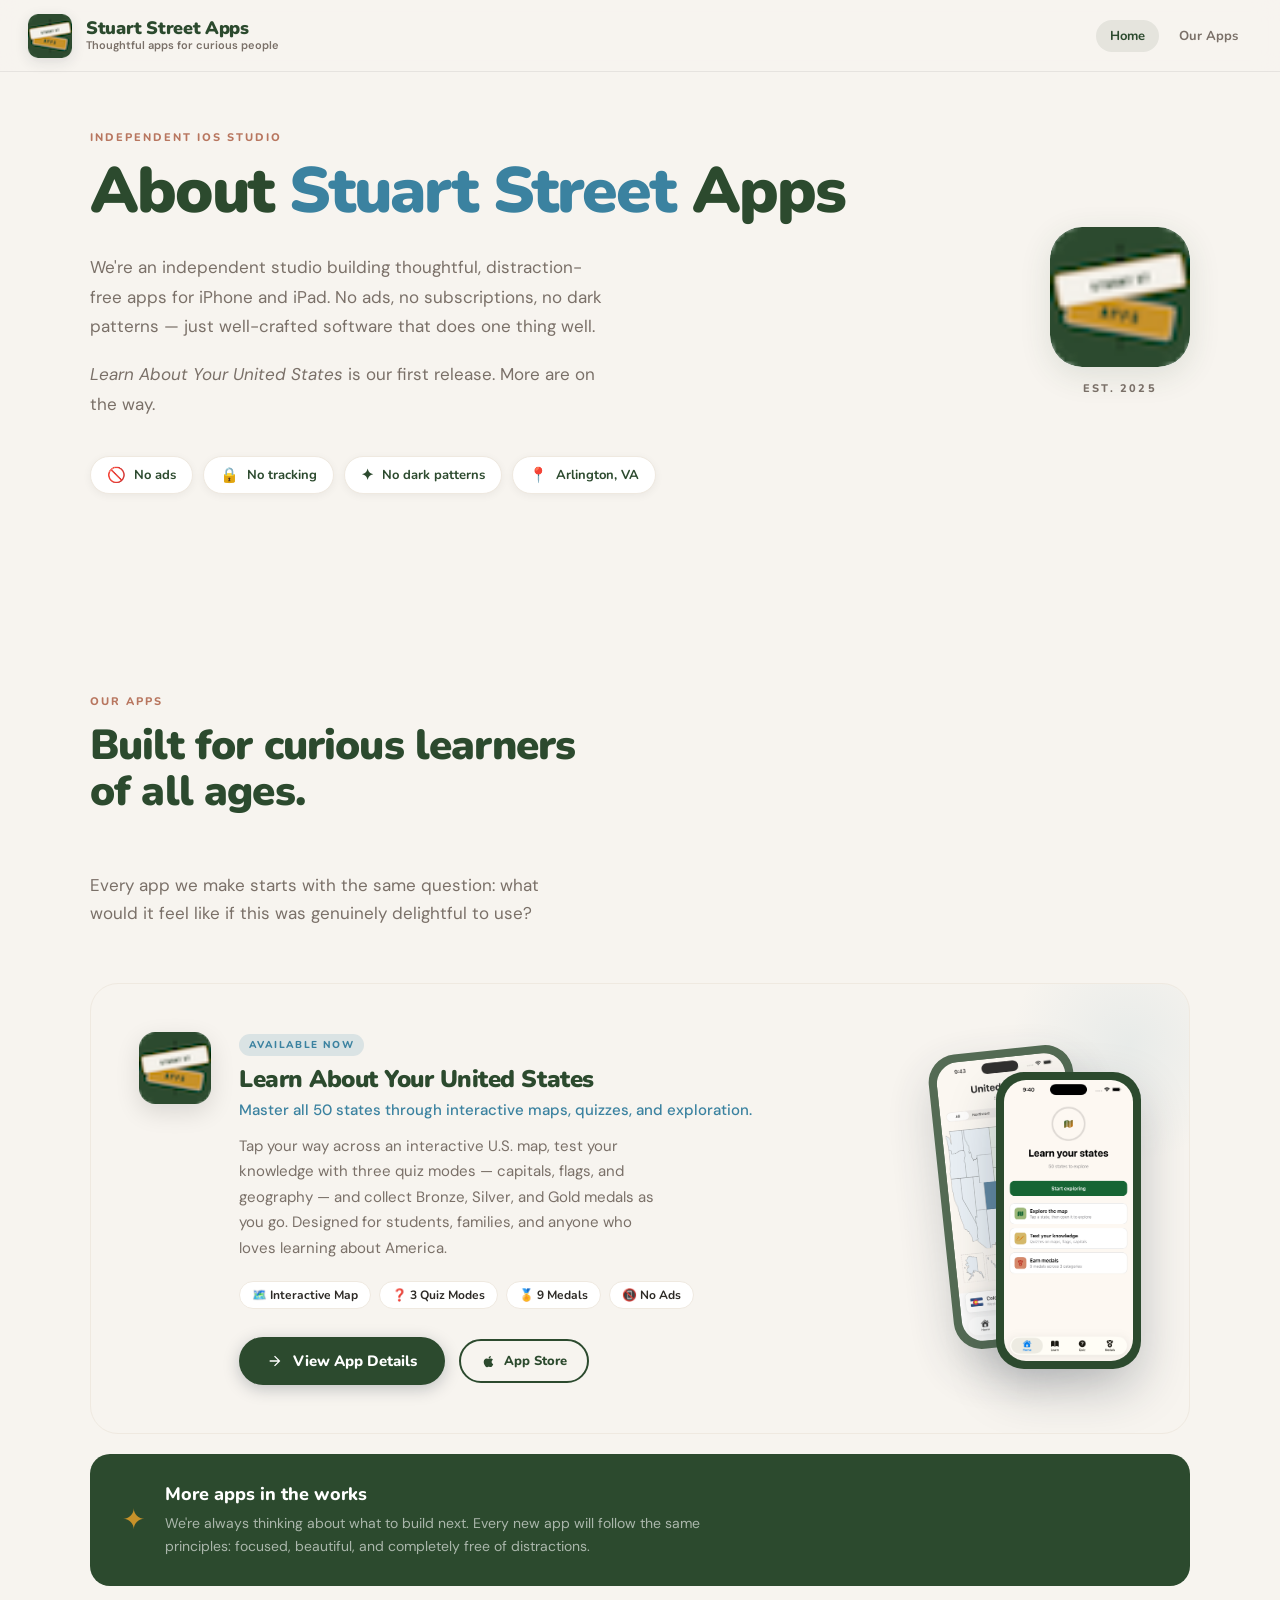
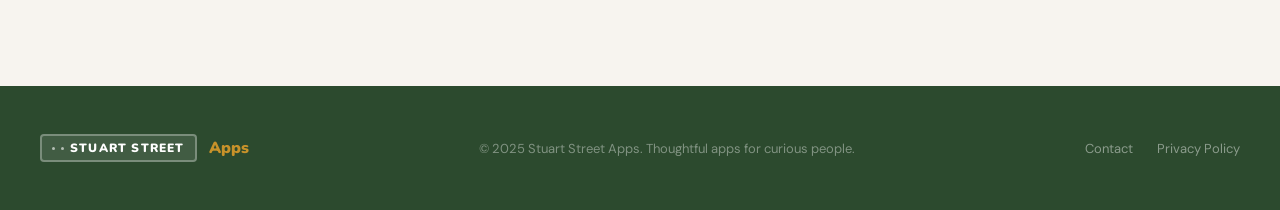
==== index.html @ 6a439996 "Update favicon to apple-touch-icon in index.html" ====
<!DOCTYPE html>
<html lang="en">
<head>
<meta charset="UTF-8">
<meta name="viewport" content="width=device-width, initial-scale=1.0">
<meta name="description" content="Stuart Street Apps — an independent studio building thoughtful, distraction-free apps for iPhone and iPad.">
<meta property="og:title" content="Stuart Street Apps — Thoughtful Apps for Curious People">
<meta property="og:description" content="An independent studio building thoughtful, distraction-free apps for iPhone and iPad. No ads, no subscriptions, no dark patterns.">
<meta property="og:image" content="images/social-preview.png">
<meta property="og:type" content="website">
<meta name="twitter:card" content="summary_large_image">
<meta name="twitter:title" content="Stuart Street Apps — Thoughtful Apps for Curious People">
<meta name="twitter:description" content="An independent studio building thoughtful, distraction-free apps for iPhone and iPad.">
<meta name="twitter:image" content="images/social-preview.png">
<title>Stuart Street Apps — Thoughtful Apps for Curious People</title>
<link rel="preconnect" href="https://fonts.googleapis.com">
<link rel="preconnect" href="https://fonts.gstatic.com" crossorigin>
<link href="https://fonts.googleapis.com/css2?family=Nunito:wght@400;600;700;800;900&family=DM+Sans:wght@300;400;500&display=swap" rel="stylesheet">
<link rel="stylesheet" href="styles.css">
<link rel="icon" type="image/png" href="images/favicon.png">
<link rel="apple-touch-icon" href="images/apple-touch-icon.png">
</head>
<body>

<!-- NAV -->
<nav>
  <a class="nav-logo" href="index.html">
    <img src="images/favicon.png" alt="Stuart Street Apps Logo">
    <div class="nav-brand">
      <span class="nav-title">Stuart Street Apps</span>
      <span class="nav-tagline">Thoughtful apps for curious people</span>
    </div>
  </a>
  <div class="nav-links">
    <a href="index.html" class="nav-link nav-link-active">Home</a>
    <a href="united-states.html" class="nav-link">Our Apps</a>
  </div>
</nav>

<!-- STUDIO HERO -->
<section class="studio-hero">
  <div class="studio-hero-inner">
    <div class="studio-hero-text">
      <div class="section-eyebrow">Independent iOS Studio</div>
      <h1 class="studio-hero-title">
        About <span class="accent">Stuart Street</span> Apps
      </h1>
      <p class="studio-hero-body">
        We're an independent studio building thoughtful, distraction-free apps for iPhone and iPad. No ads, no subscriptions, no dark patterns — just well-crafted software that does one thing well.
      </p>
      <p class="studio-hero-body">
        <em>Learn About Your United States</em> is our first release. More are on the way.
      </p>
      <div class="studio-pillars">
        <div class="pillar">
          <span class="pillar-icon">🚫</span>
          <span>No ads</span>
        </div>
        <div class="pillar">
          <span class="pillar-icon">🔒</span>
          <span>No tracking</span>
        </div>
        <div class="pillar">
          <span class="pillar-icon">✦</span>
          <span>No dark patterns</span>
        </div>
        <div class="pillar">
          <span class="pillar-icon">📍</span>
          <span>Arlington, VA</span>
        </div>
      </div>
    </div>

    <div class="studio-hero-mark">
      <div class="studio-mark-inner">
        <img src="images/apple-touch-icon.png" alt="Stuart Street Apps">
      </div>
      <div class="studio-mark-label">Est. 2025</div>
    </div>
  </div>
</section>


<!-- OUR APPS -->
<section class="our-apps">
  <div class="our-apps-inner">
    <div class="our-apps-header">
      <div class="section-eyebrow">Our apps</div>
      <h2 class="section-title">Built for curious learners of all ages.</h2>
      <p class="our-apps-sub">Every app we make starts with the same question: what would it feel like if this was genuinely delightful to use?</p>
    </div>

    <!-- APP CARD -->
    <div class="app-card">
      <div class="app-card-left">
        <div class="app-card-icon">
          <img src="images/favicon.png" alt="Learn About Your United States app icon">
        </div>
        <div class="app-card-meta">
          <div class="app-card-badge">Available Now</div>
          <h3 class="app-card-title">Learn About Your United States</h3>
          <p class="app-card-tagline">Master all 50 states through interactive maps, quizzes, and exploration.</p>
          <p class="app-card-desc">Tap your way across an interactive U.S. map, test your knowledge with three quiz modes — capitals, flags, and geography — and collect Bronze, Silver, and Gold medals as you go. Designed for students, families, and anyone who loves learning about America.</p>
          <div class="app-card-tags">
            <span class="tag">🗺️ Interactive Map</span>
            <span class="tag">❓ 3 Quiz Modes</span>
            <span class="tag">🏅 9 Medals</span>
            <span class="tag">📵 No Ads</span>
          </div>
          <div class="app-card-actions">
            <a href="united-states.html" class="btn-primary">
              <svg width="16" height="16" viewBox="0 0 24 24" fill="none"><path d="M12 4l-1.41 1.41L16.17 11H4v2h12.17l-5.58 5.59L12 20l8-8-8-8z" fill="currentColor"/></svg>
              View App Details
            </a>
            <a href="https://apps.apple.com/us/app/learn-about-your-united-states/id6752962821" class="btn-appstore-sm" target="_blank" rel="noopener noreferrer">
              <svg width="15" height="15" viewBox="0 0 24 24" fill="none"><path d="M17.05 20.28c-.98.95-2.05.8-3.08.35-1.09-.46-2.09-.48-3.24 0-1.44.62-2.2.44-3.06-.35C2.79 15.25 3.51 7.59 9.05 7.31c1.35.07 2.29.74 3.08.8 1.18-.24 2.31-.93 3.57-.84 1.51.12 2.65.72 3.4 1.8-3.12 1.87-2.38 5.98.48 7.13-.57 1.5-1.31 2.99-2.54 4.09l.01-.01zM12.03 7.25c-.15-2.23 1.66-4.07 3.74-4.25.29 2.58-2.34 4.5-3.74 4.25z" fill="currentColor"/></svg>
              App Store
            </a>
          </div>
        </div>
      </div>
      <div class="app-card-right">
        <div class="app-card-phones">
          <div class="app-phone app-phone-back">
            <img src="images/iphone-map.png" alt="Interactive US map">
          </div>
          <div class="app-phone app-phone-front">
            <img src="images/iphone-home.png" alt="App home screen">
          </div>
        </div>
      </div>
    </div>

    <!-- COMING SOON CARD -->
    <div class="coming-soon-card">
      <div class="coming-soon-icon">✦</div>
      <div>
        <h3>More apps in the works</h3>
        <p>We're always thinking about what to build next. Every new app will follow the same principles: focused, beautiful, and completely free of distractions.</p>
      </div>
    </div>

  </div>
</section>

<!-- FOOTER -->
<footer>
  <div class="footer-logo">
    <div class="footer-sign">
      <span class="bolt"></span>
      <span class="bolt"></span>
      <span class="footer-sign-text">Stuart Street</span>
    </div>
    <span class="footer-apps">Apps</span>
  </div>
  <p>&copy; 2025 Stuart Street Apps. Thoughtful apps for curious people.</p>
  <div class="footer-links">
    <a href="mailto:stuartstreetapps@gmail.com">Contact</a>
    <a href="privacy.html">Privacy Policy</a>
  </div>
</footer>

</body>
</html>
---- styles.css ----
:root {
    --blue:   #3B82A0;
    --sage:   #B8765F;
    --amber:  #C8922A;
    --navy:   #2C4A2E;
    --cream:  #F7F4EF;
    --cream2: #EFE9E0;
    --text:   #2D2A26;
    --muted:  #7A7068;
  }

  *, *::before, *::after { margin:0; padding:0; box-sizing:border-box; }

  html { scroll-behavior: smooth; }

  body {
    font-family: 'DM Sans', sans-serif;
    background: var(--cream);
    color: var(--text);
    overflow-x: hidden;

    -webkit-font-smoothing: antialiased;
  }

  /* ── NAV ── */
  nav {
    position: fixed; top: 0; left: 0; right: 0; z-index: 100;
    background: rgba(247,244,239,0.92);
    backdrop-filter: blur(12px);
    border-bottom: 1px solid rgba(0,0,0,0.07);
    padding: 0 28px;
    height: 72px;
    display: flex;
    align-items: center;
    justify-content: space-between;
  }

  .nav-logo {
    display: flex;
    align-items: center;
    gap: 14px;
    text-decoration: none;
  }

  .nav-logo img {
    width: 44px;
    height: 44px;
    border-radius: 10px;
    display: block;
    box-shadow: 0 4px 14px rgba(30,45,61,.12);
  }

  .nav-brand {
    display: flex;
    flex-direction: column;
    line-height: 1.05;
  }

  .nav-title {
    font-family: 'Nunito', sans-serif;
    font-weight: 900;
    font-size: 18px;
    color: var(--navy);
    letter-spacing: -.02em;
  }

  .nav-tagline {
    font-size: 11px;
    color: var(--muted);
    font-weight: 600;
    margin-top: 2px;
  }

  /* ── NAV LINKS ── */
  .nav-links {
    display: flex;
    align-items: center;
    gap: 6px;
  }

  .nav-link {
    font-family: 'Nunito', sans-serif;
    font-weight: 700;
    font-size: 13px;
    color: var(--muted);
    text-decoration: none;
    padding: 7px 14px;
    border-radius: 100px;
    transition: color 0.2s, background 0.2s;
  }
  .nav-link:hover { color: var(--navy); background: rgba(44,74,46,0.07); }
  .nav-link-active { color: var(--navy); background: rgba(44,74,46,0.09); }

  /* ── HERO ── */
  .hero {
    min-height: 100vh;
    padding: 120px 40px 80px;
    display: grid;
    grid-template-columns: 1fr 1fr;
    gap: 60px;
    align-items: center;
    max-width: 1100px;
    margin: 0 auto;
  }

  .hero-badge {
    display: inline-flex;
    align-items: center;
    gap: 8px;
    background: var(--sage);
    color: white;
    font-family: 'Nunito', sans-serif;
    font-weight: 800;
    font-size: 11px;
    letter-spacing: .12em;
    text-transform: uppercase;
    padding: 6px 14px;
    border-radius: 100px;
    margin-bottom: 24px;
  }

  .hero-title {
    font-family: 'Nunito', sans-serif;
    font-weight: 900;
    font-size: clamp(38px, 5vw, 58px);
    line-height: 1.05;
    letter-spacing: -.02em;
    color: var(--navy);
    margin-bottom: 20px;
  }
  .hero-title .accent { color: var(--blue); }

  .hero-sub {
    font-size: 18px;
    font-weight: 400;
    color: var(--muted);
    line-height: 1.65;
    max-width: 440px;
    margin-bottom: 36px;
  }

  .hero-actions {
    display: flex;
    gap: 16px;
    align-items: center;
    flex-wrap: wrap;
  }

.hero-trust {
  font-size: 14px;
  color: var(--muted);
  margin-top: -12px;
  margin-bottom: 28px;
  font-weight: 500;
}

  .btn-primary {
    display: inline-flex;
    align-items: center;
    gap: 10px;
    background: var(--navy);
    color: white;
    font-family: 'Nunito', sans-serif;
    font-weight: 800;
    font-size: 15px;
    padding: 14px 28px;
    border-radius: 100px;
    text-decoration: none;
    transition: background 0.2s, transform 0.15s, box-shadow 0.2s;
    box-shadow: 0 4px 16px rgba(30,45,61,.25);
  }
  .btn-primary:hover { background: var(--blue); transform: translateY(-2px); box-shadow: 0 8px 24px rgba(59,130,160,.35); }

  .btn-secondary {
    font-family: 'Nunito', sans-serif;
    font-weight: 700;
    font-size: 14px;
    color: var(--muted);
    text-decoration: none;
    border-bottom: 2px solid transparent;
    transition: color 0.2s, border-color 0.2s;
    padding-bottom: 2px;
  }
  .btn-secondary:hover { color: var(--blue); border-color: var(--blue); }

  /* Hero phone stack */
  .hero-right {
    position: relative;
    display: flex;
    justify-content: center;
    align-items: flex-end;
    height: 580px;
  }

  .phone-frame {
    width: 220px;
    background: var(--navy);
    border-radius: 36px;
    padding: 10px;
    box-shadow: 0 24px 60px rgba(30,45,61,.3);
    position: absolute;
    overflow: hidden;
  }
  .phone-frame img {
    width: 100%;
    border-radius: 28px;
    display: block;
  }

  .phone-1 {
    bottom: 0; left: 50%; transform: translateX(-50%);
    width: 200px;
    z-index: 3;
  }
  .phone-2 {
    bottom: 40px; left: 12%;
    width: 175px;
    z-index: 2;
    transform: rotate(-8deg);
    opacity: 0.88;
  }
  .phone-3 {
    bottom: 40px; right: 8%;
    width: 175px;
    z-index: 2;
    transform: rotate(7deg);
    opacity: 0.88;
  }

  /* ── FEATURES ── */
  .features {
    background: var(--navy);
    padding: 90px 40px;
  }

  .features-inner {
    max-width: 1100px;
    margin: 0 auto;
  }

  .section-eyebrow {
    font-family: 'Nunito', sans-serif;
    font-weight: 800;
    font-size: 11px;
    letter-spacing: .18em;
    text-transform: uppercase;
    color: var(--sage);
    margin-bottom: 14px;
  }

  .section-title {
    font-family: 'Nunito', sans-serif;
    font-weight: 900;
    font-size: clamp(28px, 4vw, 42px);
    line-height: 1.1;
    letter-spacing: -.02em;
    color: var(--navy);
    margin-bottom: 56px;
    max-width: 520px;
  }

  /* Features section: title sits on dark bg, needs white */
  .features .section-title { color: white; }

  .features-grid {
    display: grid;
    grid-template-columns: repeat(3, 1fr);
    gap: 24px;
  }

  .feature-card {
    background: var(--cream);
    border: 1px solid rgba(44,74,46,0.15);
    border-radius: 20px;
    padding: 32px 28px;
    transition: background 0.2s, transform 0.2s, box-shadow 0.2s;
  }
  .feature-card:hover { background: var(--cream2); transform: translateY(-4px); box-shadow: 0 8px 24px rgba(0,0,0,0.12); }

  .feature-icon {
    width: 52px; height: 52px;
    border-radius: 14px;
    display: flex; align-items: center; justify-content: center;
    font-size: 24px;
    margin-bottom: 20px;
  }

  .feature-card h3 {
    font-family: 'Nunito', sans-serif;
    font-weight: 800;
    font-size: 20px;
    color: var(--navy);
    margin-bottom: 10px;
  }

  .feature-card p {
    font-size: 14px;
    color: var(--text);
    line-height: 1.7;
  }

  /* ── SCREENSHOTS ── */
  .screenshots {
    padding: 100px 40px;
    max-width: 1100px;
    margin: 0 auto;
  }

  .screenshots-header { margin-bottom: 56px; }

  .screenshots-grid {
    display: grid;
    grid-template-columns: repeat(4, 1fr);
    gap: 20px;
    align-items: end;
  }

  .screenshot-item {
    display: flex;
    flex-direction: column;
    gap: 14px;
  }

  .screenshot-item:nth-child(2) { transform: translateY(-24px); }
  .screenshot-item:nth-child(4) { transform: translateY(-16px); }

  .screenshot-frame {
    background: var(--navy);
    border-radius: 28px;
    padding: 8px;
    box-shadow: 0 16px 40px rgba(30,45,61,.18);
    overflow: hidden;
transition: transform 0.25s ease, box-shadow 0.25s ease;
  }
  .screenshot-frame img {
    width: 100%;
    border-radius: 22px;
    display: block;
  }

.screenshot-frame:hover {
  transform: translateY(-4px);
  box-shadow: 0 22px 48px rgba(30,45,61,.22);
}

  .screenshot-label {
    font-family: 'Nunito', sans-serif;
    font-weight: 700;
    font-size: 13px;
    color: var(--muted);
    text-align: center;
  }

  /* ── ABOUT ── */
  .about {
    background: white;
    padding: 100px 40px;
  }

  .about-inner {
    max-width: 1100px;
    margin: 0 auto;
    display: grid;
    grid-template-columns: 1fr 1fr;
    gap: 80px;
    align-items: center;
  }

  .about-visual {
    position: relative;
  }

  .about-card {
    background: var(--cream);
    border-radius: 24px;
    padding: 36px;
    border-left: 5px solid var(--sage);
  }

  .about-card-quote {
    font-family: 'Nunito', sans-serif;
    font-weight: 800;
    font-size: 22px;
    color: var(--navy);
    line-height: 1.4;
    margin-bottom: 20px;
  }

  .about-stats {
    display: grid;
    grid-template-columns: 1fr 1fr;
    gap: 16px;
    margin-top: 28px;
  }

  .stat {
    background: white;
    border-radius: 14px;
    padding: 18px 20px;
    text-align: center;
  }
  .stat-num {
    font-family: 'Nunito', sans-serif;
    font-weight: 900;
    font-size: 32px;
    color: var(--blue);
    line-height: 1;
  }
  .stat-label {
    font-size: 12px;
    color: var(--muted);
    margin-top: 4px;
    font-weight: 500;
  }

  .about-text .section-eyebrow { color: var(--sage); }

  .about-text p {
    font-size: 16px;
    color: var(--muted);
    line-height: 1.75;
    margin-bottom: 16px;
  }

  /* ── DOWNLOAD CTA ── */
  .download {
    background: var(--blue);
    padding: 90px 40px;
    text-align: center;
    position: relative;
    overflow: hidden;
  }

  .download::before {
    content: '';
    position: absolute;
    top: -80px; right: -80px;
    width: 320px; height: 320px;
    background: rgba(255,255,255,0.07);
    border-radius: 50%;
  }
  .download::after {
    content: '';
    position: absolute;
    bottom: -60px; left: -60px;
    width: 240px; height: 240px;
    background: rgba(255,255,255,0.05);
    border-radius: 50%;
  }

  .download-inner { position: relative; z-index: 1; max-width: 600px; margin: 0 auto; }

  .download h2 {
    font-family: 'Nunito', sans-serif;
    font-weight: 900;
    font-size: clamp(28px, 4vw, 44px);
    color: white;
    letter-spacing: -.02em;
    margin-bottom: 16px;
  }

  .download p {
    font-size: 17px;
    color: rgba(255,255,255,0.8);
    margin-bottom: 36px;
    line-height: 1.6;
  }

  .appstore-btn {
    display: inline-flex;
    align-items: center;
    gap: 12px;
    background: white;
    color: var(--navy);
    font-family: 'Nunito', sans-serif;
    font-weight: 900;
    font-size: 16px;
    padding: 16px 32px;
    border-radius: 100px;
    text-decoration: none;
    box-shadow: 0 8px 28px rgba(0,0,0,.2);
    transition: transform 0.2s, box-shadow 0.2s;
  }
  .appstore-btn:hover { transform: translateY(-3px); box-shadow: 0 14px 36px rgba(0,0,0,.25); }

  /* ── FOOTER ── */
  footer {
    background: var(--navy);
    padding: 48px 40px;
    display: flex;
    align-items: center;
    justify-content: space-between;
    flex-wrap: wrap;
    gap: 20px;
  }

  .footer-logo { display: flex; align-items: center; gap: 12px; }

  .footer-sign {
    background: rgba(255,255,255,0.1);
    border: 2px solid rgba(255,255,255,0.3);
    border-radius: 4px;
    padding: 4px 10px;
    display: flex;
    align-items: center;
    gap: 6px;
  }
  .footer-sign .bolt { width: 3px; height: 3px; background: rgba(255,255,255,0.6); border-radius: 50%; }
  .footer-sign-text {
    font-family: 'Nunito', sans-serif;
    font-weight: 900;
    font-size: 12px;
    letter-spacing: .1em;
    color: white;
    text-transform: uppercase;
  }
  .footer-apps {
    font-family: 'Nunito', sans-serif;
    font-weight: 900;
    font-size: 16px;
    color: var(--amber);
  }

  footer p {
    font-size: 13px;
    color: rgba(255,255,255,0.4);
  }

.founder-note {
  margin-top: 24px;
  font-size: 14px;
  color: var(--muted);
  font-style: italic;
}

  /* ── STUDIO HERO ── */
  .studio-hero {
    padding: 130px 40px 100px;
    display: flex;
    align-items: center;
    background: var(--cream);
  }

  .studio-hero-inner {
    max-width: 1100px;
    margin: 0 auto;
    width: 100%;
    display: grid;
    grid-template-columns: 1fr auto;
    gap: 80px;
    align-items: center;
  }

  .studio-hero-title {
    font-family: 'Nunito', sans-serif;
    font-weight: 900;
    font-size: clamp(40px, 5.5vw, 64px);
    line-height: 1.03;
    letter-spacing: -.03em;
    color: var(--navy);
    margin-bottom: 28px;
  }
  .studio-hero-title .accent { color: var(--blue); }

  .studio-hero-body {
    font-size: 17px;
    color: var(--muted);
    line-height: 1.75;
    max-width: 520px;
    margin-bottom: 18px;
  }

  .studio-pillars {
    display: flex;
    flex-wrap: wrap;
    gap: 10px;
    margin-top: 36px;
  }

  .pillar {
    display: inline-flex;
    align-items: center;
    gap: 8px;
    background: white;
    border: 1.5px solid var(--cream2);
    border-radius: 100px;
    padding: 8px 16px;
    font-family: 'Nunito', sans-serif;
    font-weight: 700;
    font-size: 13px;
    color: var(--navy);
    box-shadow: 0 2px 8px rgba(0,0,0,0.05);
  }

  .pillar-icon { font-size: 15px; }

  /* Studio icon — simple static treatment */
  .studio-hero-mark {
    display: flex;
    flex-direction: column;
    align-items: center;
    gap: 14px;
    flex-shrink: 0;
  }

  .studio-mark-inner {
    width: 140px;
    height: 140px;
    border-radius: 32px;
    background: white;
    box-shadow: 0 8px 32px rgba(44,74,46,0.12);
    overflow: hidden;
  }

  .studio-mark-inner img {
    width: 100%;
    height: 100%;
    object-fit: cover;
    border-radius: 32px;
  }

  .studio-mark-label {
    font-family: 'Nunito', sans-serif;
    font-weight: 800;
    font-size: 11px;
    letter-spacing: .2em;
    text-transform: uppercase;
    color: var(--muted);
  }

  /* ── OUR APPS ── */
  .our-apps {
    padding: 100px 40px;
    background: var(--cream);
  }

  .our-apps-inner {
    max-width: 1100px;
    margin: 0 auto;
  }

  .our-apps-header {
    margin-bottom: 56px;
  }

  .our-apps-sub {
    font-size: 17px;
    color: var(--muted);
    line-height: 1.65;
    max-width: 500px;
    margin-top: 6px;
  }

  /* App card */
  .app-card {
    background: var(--cream);
    border-radius: 28px;
    padding: 48px;
    display: grid;
    grid-template-columns: 1fr auto;
    gap: 48px;
    align-items: center;
    border: 1.5px solid var(--cream2);
    position: relative;
    overflow: hidden;
  }

  .app-card::before {
    content: '';
    position: absolute;
    top: -60px; right: -60px;
    width: 240px; height: 240px;
    background: radial-gradient(circle, rgba(59,130,160,0.08) 0%, transparent 70%);
    pointer-events: none;
  }

  .app-card-left {
    display: flex;
    gap: 28px;
    align-items: flex-start;
  }

  .app-card-icon {
    width: 72px;
    height: 72px;
    border-radius: 16px;
    overflow: hidden;
    flex-shrink: 0;
    box-shadow: 0 8px 24px rgba(0,0,0,0.12);
  }

  .app-card-icon img {
    width: 100%;
    height: 100%;
    object-fit: cover;
  }

  .app-card-badge {
    display: inline-block;
    background: rgba(59,130,160,0.15);
    color: var(--blue);
    font-family: 'Nunito', sans-serif;
    font-weight: 800;
    font-size: 10px;
    letter-spacing: .14em;
    text-transform: uppercase;
    padding: 4px 10px;
    border-radius: 100px;
    margin-bottom: 10px;
  }

  .app-card-title {
    font-family: 'Nunito', sans-serif;
    font-weight: 900;
    font-size: 24px;
    color: var(--navy);
    letter-spacing: -.02em;
    margin-bottom: 6px;
    line-height: 1.15;
  }

  .app-card-tagline {
    font-size: 15px;
    font-weight: 500;
    color: var(--blue);
    margin-bottom: 14px;
  }

  .app-card-desc {
    font-size: 15px;
    color: var(--muted);
    line-height: 1.7;
    margin-bottom: 20px;
    max-width: 420px;
  }

  .app-card-tags {
    display: flex;
    flex-wrap: wrap;
    gap: 8px;
    margin-bottom: 28px;
  }

  .tag {
    background: white;
    border: 1.5px solid var(--cream2);
    border-radius: 100px;
    font-size: 12px;
    font-family: 'Nunito', sans-serif;
    font-weight: 700;
    color: var(--text);
    padding: 5px 12px;
  }

  .app-card-actions {
    display: flex;
    gap: 14px;
    align-items: center;
    flex-wrap: wrap;
  }

  .btn-appstore-sm {
    display: inline-flex;
    align-items: center;
    gap: 8px;
    border: 2px solid var(--navy);
    color: var(--navy);
    font-family: 'Nunito', sans-serif;
    font-weight: 800;
    font-size: 13px;
    padding: 11px 20px;
    border-radius: 100px;
    text-decoration: none;
    transition: background 0.2s, color 0.2s;
  }
  .btn-appstore-sm:hover { background: var(--navy); color: white; }

  /* Phone mockup inside app card */
  .app-card-right {
    flex-shrink: 0;
  }

  .app-card-phones {
    position: relative;
    width: 200px;
    height: 320px;
  }

  .app-phone {
    width: 145px;
    background: var(--navy);
    border-radius: 28px;
    padding: 8px;
    box-shadow: 0 20px 48px rgba(30,45,61,.25);
    position: absolute;
    overflow: hidden;
  }

  .app-phone img {
    width: 100%;
    border-radius: 22px;
    display: block;
  }

  .app-phone-front {
    bottom: 0; right: 0;
    z-index: 2;
  }

  .app-phone-back {
    top: 0; left: 0;
    z-index: 1;
    transform: rotate(-6deg);
    opacity: 0.8;
  }

  /* Coming soon */
  .coming-soon-card {
    margin-top: 20px;
    background: var(--navy);
    border-radius: 20px;
    padding: 28px 32px;
    display: flex;
    gap: 20px;
    align-items: center;
  }

  .coming-soon-icon {
    font-size: 28px;
    color: var(--amber);
    flex-shrink: 0;
    line-height: 1;
  }

  .coming-soon-card h3 {
    font-family: 'Nunito', sans-serif;
    font-weight: 800;
    font-size: 18px;
    color: white;
    margin-bottom: 6px;
  }

  .coming-soon-card p {
    font-size: 14px;
    color: rgba(255,255,255,0.6);
    line-height: 1.65;
    max-width: 560px;
  }

  /* ── APP SUPPORT ── */
  .app-support {
    background: var(--cream);
    padding: 80px 40px;
    border-top: 1px solid var(--cream2);
  }

  .app-support-inner {
    max-width: 560px;
    margin: 0 auto;
  }

  .app-support-body {
    font-size: 16px;
    color: var(--muted);
    line-height: 1.7;
    margin-bottom: 24px;
  }

  .app-support-email {
    display: inline-block;
    font-family: 'Nunito', sans-serif;
    font-weight: 800;
    font-size: 17px;
    color: var(--blue);
    text-decoration: none;
    border-bottom: 2px solid rgba(59,130,160,0.3);
    padding-bottom: 2px;
    transition: color 0.2s, border-color 0.2s;
    margin-bottom: 20px;
  }
  .app-support-email:hover { color: var(--navy); border-color: var(--navy); }

  .app-support-privacy {
    font-size: 13px;
    color: var(--muted);
    margin-top: 20px;
  }

  .app-support-privacy a {
    color: var(--muted);
    text-decoration: underline;
    transition: color 0.2s;
  }
  .app-support-privacy a:hover { color: var(--navy); }

  /* ── FOOTER LINKS ── */
  .footer-links {
    display: flex;
    gap: 24px;
  }
  .footer-links a {
    font-size: 13px;
    color: rgba(255,255,255,0.45);
    text-decoration: none;
    transition: color 0.2s;
  }
  .footer-links a:hover { color: rgba(255,255,255,0.85); }

  /* ── SIMPLE PAGE (support / privacy) ── */
  .simple-page {
    min-height: 100vh;
    padding: 120px 40px 80px;
  }

  .simple-page-inner {
    max-width: 680px;
    margin: 0 auto;
  }

  .simple-page-title {
    font-family: 'Nunito', sans-serif;
    font-weight: 900;
    font-size: clamp(36px, 5vw, 52px);
    color: var(--navy);
    letter-spacing: -.02em;
    line-height: 1.05;
    margin-bottom: 20px;
  }

  .simple-page-meta {
    font-size: 13px;
    color: var(--muted);
    margin-bottom: 20px;
    margin-top: -8px;
  }

  .simple-page-lead {
    font-size: 18px;
    color: var(--muted);
    line-height: 1.7;
    margin-bottom: 40px;
  }

  hr.simple-divider {
    border: none;
    border-top: 1px solid var(--cream2);
    margin: 40px 0;
  }

  .simple-section-heading {
    font-family: 'Nunito', sans-serif;
    font-weight: 800;
    font-size: 20px;
    color: var(--navy);
    margin-top: 36px;
    margin-bottom: 10px;
  }

  .simple-page-inner > p {
    font-size: 16px;
    color: var(--muted);
    line-height: 1.75;
    margin-bottom: 16px;
  }

  .simple-back {
    margin-top: 56px;
  }

  /* ── PRIVACY HIGHLIGHT ── */
  .privacy-highlight {
    display: flex;
    gap: 16px;
    align-items: flex-start;
    background: var(--cream2);
    border-left: 4px solid var(--blue);
    border-radius: 12px;
    padding: 20px 24px;
    margin-bottom: 8px;
  }

  .privacy-highlight-icon {
    font-size: 22px;
    line-height: 1;
    flex-shrink: 0;
    margin-top: 2px;
  }

  .privacy-highlight p {
    font-size: 15px;
    color: var(--text);
    line-height: 1.65;
    margin: 0;
  }

  /* ── ACCESSIBILITY ── */
  @media (prefers-reduced-motion: reduce) {
    *,
    *::before,
    *::after {
      animation-duration: 0.01ms !important;
      animation-iteration-count: 1 !important;
      transition-duration: 0.01ms !important;
      scroll-behavior: auto !important;
    }
  }

  /* Visible focus states for keyboard navigation */
  a:focus-visible,
  button:focus-visible {
    outline: 3px solid var(--blue);
    outline-offset: 3px;
  }

  /* ── RESPONSIVE ── */
  @media (max-width: 768px) {
    .hero { grid-template-columns: 1fr; padding: 92px 24px 48px; gap: 28px; }
    .hero-right { height: 380px; }
    .phone-1 { width: 160px; }
    .phone-2 { width: 140px; }
    .phone-3 { width: 140px; }
    .features-grid { grid-template-columns: 1fr; }
    .screenshots-grid { grid-template-columns: repeat(2, 1fr); }
    .screenshot-item:nth-child(2),
    .screenshot-item:nth-child(4) { transform: none; }
    .section-title { margin-bottom: 40px; }
    .about-inner { grid-template-columns: 1fr; gap: 40px; }
    nav { padding: 0 20px; }
    .nav-links { display: none; }
    .studio-hero { padding: 100px 24px 60px; }
    .studio-hero-inner { grid-template-columns: 1fr; }
    .studio-hero-mark { display: none; }
    .studio-pillars { gap: 8px; }
    .our-apps { padding: 60px 24px; }
    .app-card { grid-template-columns: 1fr; padding: 24px; gap: 0; }
    .app-card-right { display: none; }
    .app-card-left { flex-direction: column; gap: 16px; }
    .app-support { padding: 60px 24px; }
    .simple-page { padding: 100px 24px 60px; }
    .footer-links { gap: 16px; }
  }
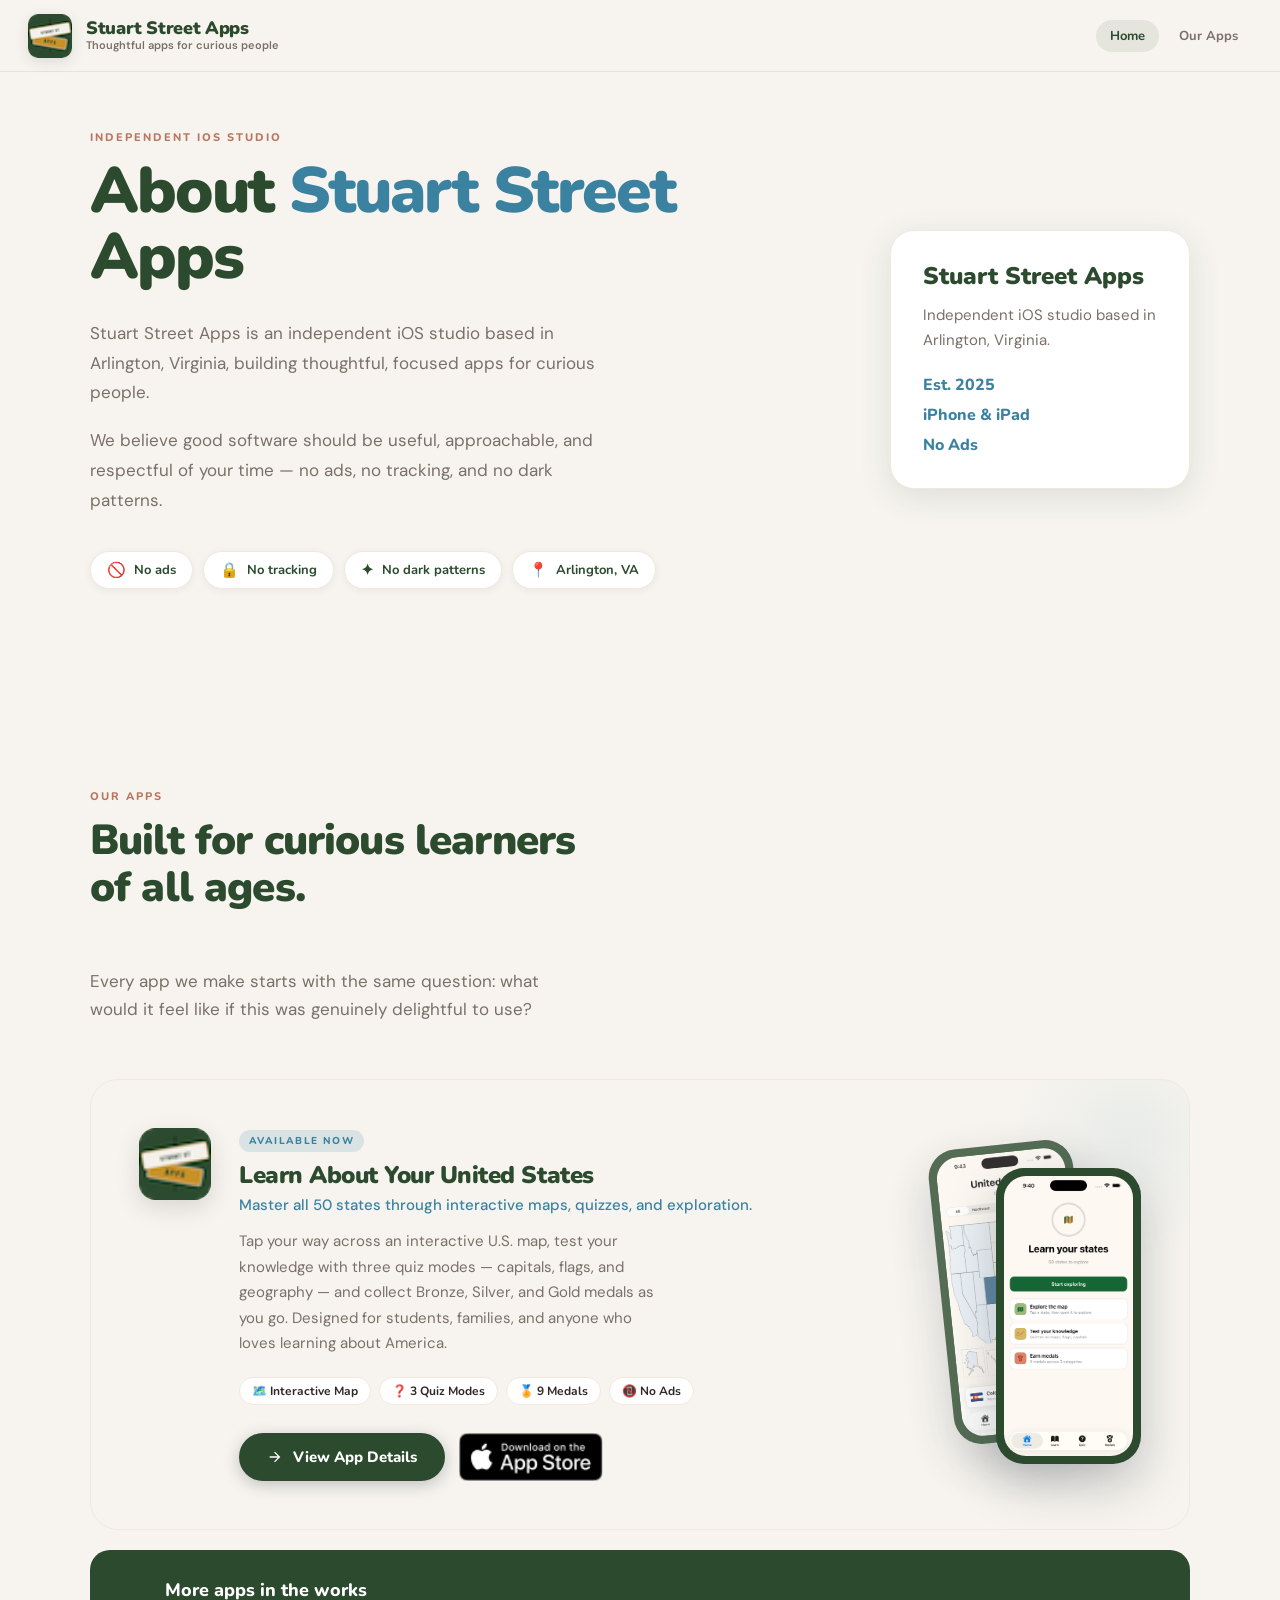
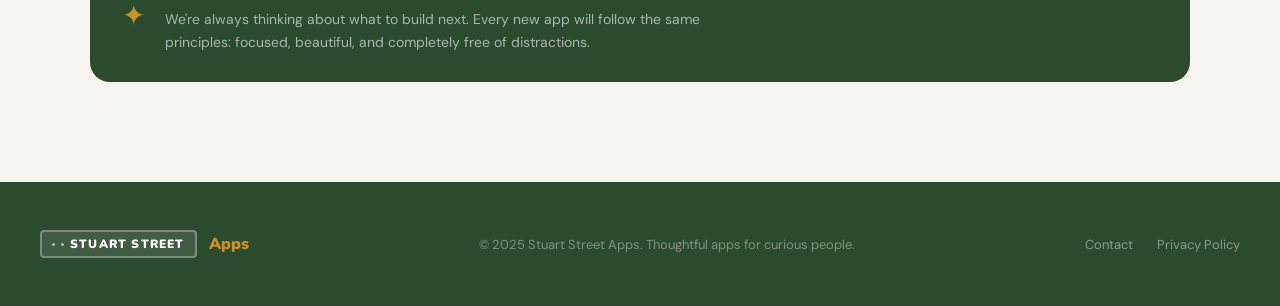
==== commit 34803ac8: "refreshed website to change focus from app to company" ====
--- a/index.html
+++ b/index.html
@@ -6,19 +6,62 @@
 <meta name="description" content="Stuart Street Apps — an independent studio building thoughtful, distraction-free apps for iPhone and iPad.">
 <meta property="og:title" content="Stuart Street Apps — Thoughtful Apps for Curious People">
 <meta property="og:description" content="An independent studio building thoughtful, distraction-free apps for iPhone and iPad. No ads, no subscriptions, no dark patterns.">
-<meta property="og:image" content="images/social-preview.png">
+<meta property="og:image" content="https://www.stuartstreetapps.com/images/social-preview.png">
 <meta property="og:type" content="website">
 <meta name="twitter:card" content="summary_large_image">
 <meta name="twitter:title" content="Stuart Street Apps — Thoughtful Apps for Curious People">
 <meta name="twitter:description" content="An independent studio building thoughtful, distraction-free apps for iPhone and iPad.">
-<meta name="twitter:image" content="images/social-preview.png">
+<meta name="twitter:image" content="https://www.stuartstreetapps.com/images/social-preview.png">
 <title>Stuart Street Apps — Thoughtful Apps for Curious People</title>
 <link rel="preconnect" href="https://fonts.googleapis.com">
 <link rel="preconnect" href="https://fonts.gstatic.com" crossorigin>
 <link href="https://fonts.googleapis.com/css2?family=Nunito:wght@400;600;700;800;900&family=DM+Sans:wght@300;400;500&display=swap" rel="stylesheet">
+<link rel="canonical" href="https://www.stuartstreetapps.com/">
 <link rel="stylesheet" href="styles.css">
 <link rel="icon" type="image/png" href="images/favicon.png">
 <link rel="apple-touch-icon" href="images/apple-touch-icon.png">
+
+<script type="application/ld+json">
+{
+  "@context":"https://schema.org",
+  "@type":"Organization",
+  "name":"Stuart Street Apps",
+  "url":"https://www.stuartstreetapps.com",
+  "logo":"https://www.stuartstreetapps.com/images/logo.png",
+  "foundingDate":"2025",
+  "address":{
+    "@type":"PostalAddress",
+    "addressLocality":"Arlington",
+    "addressRegion":"VA",
+    "addressCountry":"US"
+  }
+}
+</script>
+
+<script type="application/ld+json">
+{
+  "@context":"https://schema.org",
+  "@type":"SoftwareApplication",
+  "name":"Learn About Your United States",
+  "url":"https://www.stuartstreetapps.com/united-states.html",
+  "downloadUrl":"https://apps.apple.com/us/app/learn-about-your-united-states/id6752962821",
+  "applicationCategory":"EducationalApplication",
+  "operatingSystem":"iOS, iPadOS",
+  "offers":{
+    "@type":"Offer",
+    "price":"0",
+    "priceCurrency":"USD"
+  },
+  "publisher":{
+    "@type":"Organization",
+    "name":"Stuart Street Apps"
+  }
+}
+</script>
+
+<!-- Vercel Web Analytics -->
+<script defer src="https://cdn.vercel-insights.com/v1/script.js"></script>
+
 </head>
 <body>
 
@@ -46,10 +89,10 @@
         About <span class="accent">Stuart Street</span> Apps
       </h1>
       <p class="studio-hero-body">
-        We're an independent studio building thoughtful, distraction-free apps for iPhone and iPad. No ads, no subscriptions, no dark patterns — just well-crafted software that does one thing well.
+        Stuart Street Apps is an independent iOS studio based in Arlington, Virginia, building thoughtful, focused apps for curious people.
       </p>
       <p class="studio-hero-body">
-        <em>Learn About Your United States</em> is our first release. More are on the way.
+        We believe good software should be useful, approachable, and respectful of your time — no ads, no tracking, and no dark patterns.
       </p>
       <div class="studio-pillars">
         <div class="pillar">
@@ -72,13 +115,19 @@
     </div>
 
     <div class="studio-hero-mark">
-      <div class="studio-mark-inner">
-        <img src="images/apple-touch-icon.png" alt="Stuart Street Apps">
-      </div>
-      <div class="studio-mark-label">Est. 2025</div>
-    </div>
-  </div>
+      <div class="studio-summary-card">
+        <div class="studio-summary-title">Stuart Street Apps</div>
+        <p>Independent iOS studio based in Arlington, Virginia.</p>
+        <div class="studio-summary-meta">
+          <span>Est. 2025</span>
+          <span>iPhone &amp; iPad</span>
+          <span>No Ads</span>
+        </div>
+      </div>
+    </div>
+
 </section>
+
 
 
 <!-- OUR APPS -->
@@ -112,9 +161,8 @@
               <svg width="16" height="16" viewBox="0 0 24 24" fill="none"><path d="M12 4l-1.41 1.41L16.17 11H4v2h12.17l-5.58 5.59L12 20l8-8-8-8z" fill="currentColor"/></svg>
               View App Details
             </a>
-            <a href="https://apps.apple.com/us/app/learn-about-your-united-states/id6752962821" class="btn-appstore-sm" target="_blank" rel="noopener noreferrer">
-              <svg width="15" height="15" viewBox="0 0 24 24" fill="none"><path d="M17.05 20.28c-.98.95-2.05.8-3.08.35-1.09-.46-2.09-.48-3.24 0-1.44.62-2.2.44-3.06-.35C2.79 15.25 3.51 7.59 9.05 7.31c1.35.07 2.29.74 3.08.8 1.18-.24 2.31-.93 3.57-.84 1.51.12 2.65.72 3.4 1.8-3.12 1.87-2.38 5.98.48 7.13-.57 1.5-1.31 2.99-2.54 4.09l.01-.01zM12.03 7.25c-.15-2.23 1.66-4.07 3.74-4.25.29 2.58-2.34 4.5-3.74 4.25z" fill="currentColor"/></svg>
-              App Store
+<a href="https://apps.apple.com/us/app/learn-about-your-united-states/id6752962821" target="_blank" rel="noopener noreferrer" class="app-store-link" aria-label="Download Learn About Your United States on the App Store">
+              <img src="images/app-store-badge.png" alt="Download on the App Store" class="app-store-badge">
             </a>
           </div>
         </div>
--- a/styles.css
+++ b/styles.css
@@ -466,23 +466,6 @@
     line-height: 1.6;
   }
 
-  .appstore-btn {
-    display: inline-flex;
-    align-items: center;
-    gap: 12px;
-    background: white;
-    color: var(--navy);
-    font-family: 'Nunito', sans-serif;
-    font-weight: 900;
-    font-size: 16px;
-    padding: 16px 32px;
-    border-radius: 100px;
-    text-decoration: none;
-    box-shadow: 0 8px 28px rgba(0,0,0,.2);
-    transition: transform 0.2s, box-shadow 0.2s;
-  }
-  .appstore-btn:hover { transform: translateY(-3px); box-shadow: 0 14px 36px rgba(0,0,0,.25); }
-
   /* ── FOOTER ── */
   footer {
     background: var(--navy);
@@ -601,31 +584,6 @@
     align-items: center;
     gap: 14px;
     flex-shrink: 0;
-  }
-
-  .studio-mark-inner {
-    width: 140px;
-    height: 140px;
-    border-radius: 32px;
-    background: white;
-    box-shadow: 0 8px 32px rgba(44,74,46,0.12);
-    overflow: hidden;
-  }
-
-  .studio-mark-inner img {
-    width: 100%;
-    height: 100%;
-    object-fit: cover;
-    border-radius: 32px;
-  }
-
-  .studio-mark-label {
-    font-family: 'Nunito', sans-serif;
-    font-weight: 800;
-    font-size: 11px;
-    letter-spacing: .2em;
-    text-transform: uppercase;
-    color: var(--muted);
   }
 
   /* ── OUR APPS ── */
@@ -758,23 +716,6 @@
     align-items: center;
     flex-wrap: wrap;
   }
-
-  .btn-appstore-sm {
-    display: inline-flex;
-    align-items: center;
-    gap: 8px;
-    border: 2px solid var(--navy);
-    color: var(--navy);
-    font-family: 'Nunito', sans-serif;
-    font-weight: 800;
-    font-size: 13px;
-    padding: 11px 20px;
-    border-radius: 100px;
-    text-decoration: none;
-    transition: background 0.2s, color 0.2s;
-  }
-  .btn-appstore-sm:hover { background: var(--navy); color: white; }
-
   /* Phone mockup inside app card */
   .app-card-right {
     flex-shrink: 0;
@@ -991,6 +932,70 @@
     color: var(--text);
     line-height: 1.65;
     margin: 0;
+  }
+
+
+  /* ── APP STORE BADGE ── */
+  .app-store-link {
+    display: inline-flex;
+    align-items: center;
+    line-height: 0;
+    text-decoration: none;
+    transition: opacity 0.2s, transform 0.15s;
+  }
+
+  .app-store-link:hover {
+    opacity: 0.9;
+    transform: translateY(-2px);
+  }
+
+  .app-store-link-centered {
+    justify-content: center;
+  }
+
+  .app-store-badge {
+    height: 48px;
+    width: auto;
+    display: block;
+  }
+
+  .download .app-store-badge {
+    height: 54px;
+  }
+
+  /* ── STUDIO SUMMARY CARD ── */
+  .studio-summary-card {
+    background: white;
+    border: 1.5px solid var(--cream2);
+    border-radius: 24px;
+    padding: 32px;
+    max-width: 300px;
+    box-shadow: 0 8px 32px rgba(44,74,46,.12);
+  }
+
+  .studio-summary-title {
+    font-family: 'Nunito', sans-serif;
+    font-weight: 900;
+    font-size: 24px;
+    line-height: 1.15;
+    color: var(--navy);
+    margin-bottom: 12px;
+  }
+
+  .studio-summary-card p {
+    color: var(--muted);
+    font-size: 15px;
+    line-height: 1.7;
+  }
+
+  .studio-summary-meta {
+    display: flex;
+    flex-direction: column;
+    gap: 8px;
+    margin-top: 20px;
+    font-family: 'Nunito', sans-serif;
+    font-weight: 800;
+    color: var(--blue);
   }
 
   /* ── ACCESSIBILITY ── */
@@ -1029,7 +1034,8 @@
     .nav-links { display: none; }
     .studio-hero { padding: 100px 24px 60px; }
     .studio-hero-inner { grid-template-columns: 1fr; }
-    .studio-hero-mark { display: none; }
+    .studio-hero-mark { align-items: flex-start; }
+    .studio-summary-card { max-width: none; width: 100%; }
     .studio-pillars { gap: 8px; }
     .our-apps { padding: 60px 24px; }
     .app-card { grid-template-columns: 1fr; padding: 24px; gap: 0; }
@@ -1038,4 +1044,8 @@
     .app-support { padding: 60px 24px; }
     .simple-page { padding: 100px 24px 60px; }
     .footer-links { gap: 16px; }
-  }
+    .app-store-badge { height: 44px; }
+    .download .app-store-badge { height: 48px; }
+  }
+
+
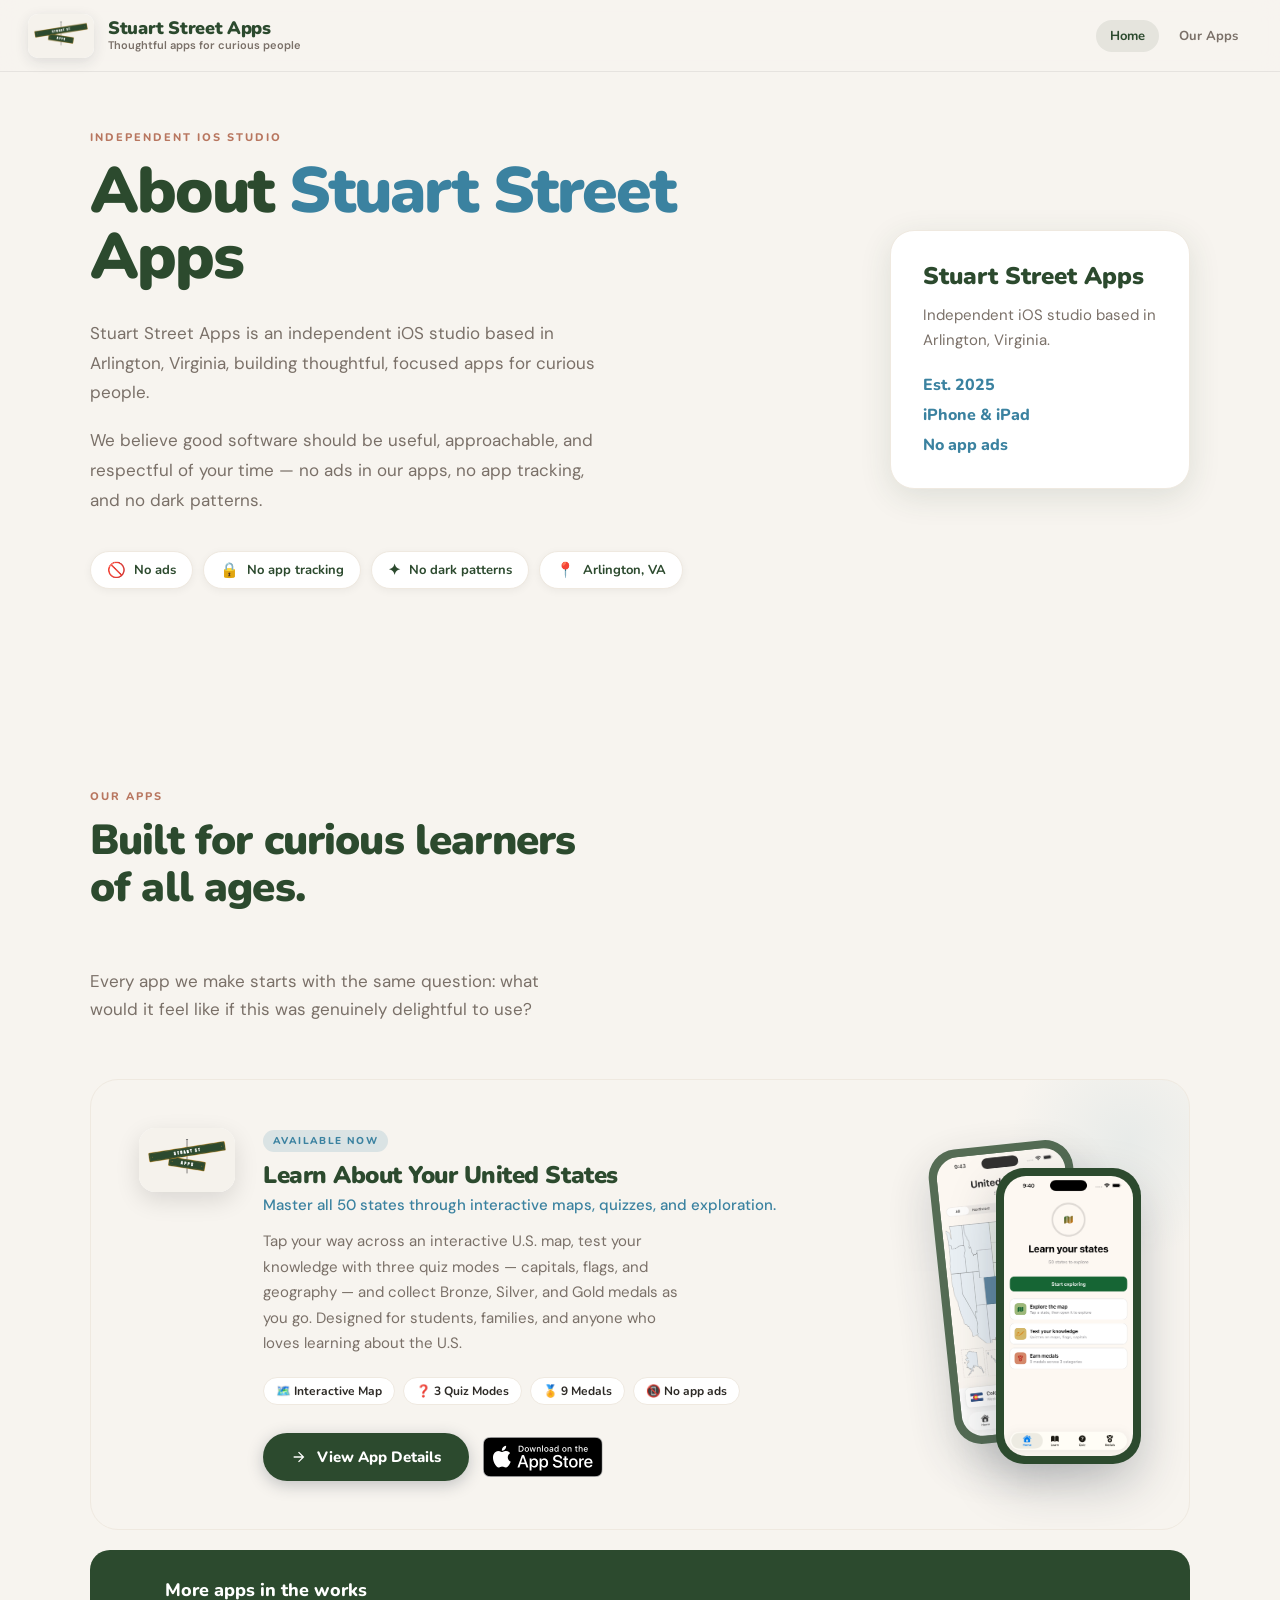
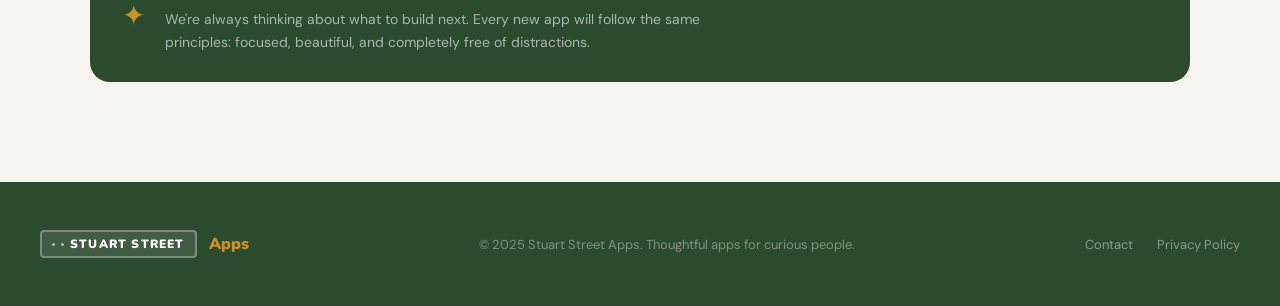
==== commit 7bba451e: "Website updates" ====
--- a/index.html
+++ b/index.html
@@ -5,21 +5,19 @@
 <meta name="viewport" content="width=device-width, initial-scale=1.0">
 <meta name="description" content="Stuart Street Apps — an independent studio building thoughtful, distraction-free apps for iPhone and iPad.">
 <meta property="og:title" content="Stuart Street Apps — Thoughtful Apps for Curious People">
-<meta property="og:description" content="An independent studio building thoughtful, distraction-free apps for iPhone and iPad. No ads, no subscriptions, no dark patterns.">
-<meta property="og:image" content="https://www.stuartstreetapps.com/images/social-preview.png">
+<meta property="og:description" content="An independent studio building thoughtful, distraction-free apps for iPhone and iPad. No app ads, no subscriptions, no dark patterns.">
 <meta property="og:type" content="website">
-<meta name="twitter:card" content="summary_large_image">
+<meta name="twitter:card" content="summary">
 <meta name="twitter:title" content="Stuart Street Apps — Thoughtful Apps for Curious People">
 <meta name="twitter:description" content="An independent studio building thoughtful, distraction-free apps for iPhone and iPad.">
-<meta name="twitter:image" content="https://www.stuartstreetapps.com/images/social-preview.png">
 <title>Stuart Street Apps — Thoughtful Apps for Curious People</title>
 <link rel="preconnect" href="https://fonts.googleapis.com">
 <link rel="preconnect" href="https://fonts.gstatic.com" crossorigin>
-<link href="https://fonts.googleapis.com/css2?family=Nunito:wght@400;600;700;800;900&family=DM+Sans:wght@300;400;500&display=swap" rel="stylesheet">
+<link href="https://fonts.googleapis.com/css2?family=Nunito:wght@400;600;700;800;900&amp;family=DM+Sans:wght@300;400;500&amp;display=swap" rel="stylesheet">
 <link rel="canonical" href="https://www.stuartstreetapps.com/">
 <link rel="stylesheet" href="styles.css">
 <link rel="icon" type="image/png" href="images/favicon.png">
-<link rel="apple-touch-icon" href="images/apple-touch-icon.png">
+<link rel="apple-touch-icon" href="images/logo.png">
 
 <script type="application/ld+json">
 {
@@ -68,7 +66,7 @@
 <!-- NAV -->
 <nav>
   <a class="nav-logo" href="index.html">
-    <img src="images/favicon.png" alt="Stuart Street Apps Logo">
+    <img src="images/logo.png" alt="Stuart Street Apps Logo">
     <div class="nav-brand">
       <span class="nav-title">Stuart Street Apps</span>
       <span class="nav-tagline">Thoughtful apps for curious people</span>
@@ -92,7 +90,7 @@
         Stuart Street Apps is an independent iOS studio based in Arlington, Virginia, building thoughtful, focused apps for curious people.
       </p>
       <p class="studio-hero-body">
-        We believe good software should be useful, approachable, and respectful of your time — no ads, no tracking, and no dark patterns.
+        We believe good software should be useful, approachable, and respectful of your time — no ads in our apps, no app tracking, and no dark patterns.
       </p>
       <div class="studio-pillars">
         <div class="pillar">
@@ -101,7 +99,7 @@
         </div>
         <div class="pillar">
           <span class="pillar-icon">🔒</span>
-          <span>No tracking</span>
+          <span>No app tracking</span>
         </div>
         <div class="pillar">
           <span class="pillar-icon">✦</span>
@@ -121,10 +119,11 @@
         <div class="studio-summary-meta">
           <span>Est. 2025</span>
           <span>iPhone &amp; iPad</span>
-          <span>No Ads</span>
-        </div>
-      </div>
-    </div>
+          <span>No app ads</span>
+        </div>
+      </div>
+    </div>
+  </div>
 
 </section>
 
@@ -143,18 +142,18 @@
     <div class="app-card">
       <div class="app-card-left">
         <div class="app-card-icon">
-          <img src="images/favicon.png" alt="Learn About Your United States app icon">
+          <img src="images/logo.png" alt="Stuart Street Apps logo">
         </div>
         <div class="app-card-meta">
           <div class="app-card-badge">Available Now</div>
           <h3 class="app-card-title">Learn About Your United States</h3>
           <p class="app-card-tagline">Master all 50 states through interactive maps, quizzes, and exploration.</p>
-          <p class="app-card-desc">Tap your way across an interactive U.S. map, test your knowledge with three quiz modes — capitals, flags, and geography — and collect Bronze, Silver, and Gold medals as you go. Designed for students, families, and anyone who loves learning about America.</p>
+          <p class="app-card-desc">Tap your way across an interactive U.S. map, test your knowledge with three quiz modes — capitals, flags, and geography — and collect Bronze, Silver, and Gold medals as you go. Designed for students, families, and anyone who loves learning about the U.S.</p>
           <div class="app-card-tags">
             <span class="tag">🗺️ Interactive Map</span>
             <span class="tag">❓ 3 Quiz Modes</span>
             <span class="tag">🏅 9 Medals</span>
-            <span class="tag">📵 No Ads</span>
+            <span class="tag">📵 No app ads</span>
           </div>
           <div class="app-card-actions">
             <a href="united-states.html" class="btn-primary">
@@ -170,7 +169,7 @@
       <div class="app-card-right">
         <div class="app-card-phones">
           <div class="app-phone app-phone-back">
-            <img src="images/iphone-map.png" alt="Interactive US map">
+            <img src="images/iphone-map.png" alt="Interactive U.S. map">
           </div>
           <div class="app-phone app-phone-front">
             <img src="images/iphone-home.png" alt="App home screen">
--- a/styles.css
+++ b/styles.css
@@ -43,10 +43,12 @@
   }
 
   .nav-logo img {
-    width: 44px;
+    width: 66px;
     height: 44px;
     border-radius: 10px;
     display: block;
+    object-fit: contain;
+    background: white;
     box-shadow: 0 4px 14px rgba(30,45,61,.12);
   }
 
@@ -639,18 +641,19 @@
   }
 
   .app-card-icon {
-    width: 72px;
-    height: 72px;
+    width: 96px;
+    height: 64px;
     border-radius: 16px;
     overflow: hidden;
     flex-shrink: 0;
+    background: white;
     box-shadow: 0 8px 24px rgba(0,0,0,0.12);
   }
 
   .app-card-icon img {
     width: 100%;
     height: 100%;
-    object-fit: cover;
+    object-fit: contain;
   }
 
   .app-card-badge {
@@ -954,13 +957,13 @@
   }
 
   .app-store-badge {
-    height: 48px;
+    height: 40px;
     width: auto;
     display: block;
   }
 
   .download .app-store-badge {
-    height: 54px;
+    height: 40px;
   }
 
   /* ── STUDIO SUMMARY CARD ── */
@@ -1030,8 +1033,14 @@
     .screenshot-item:nth-child(4) { transform: none; }
     .section-title { margin-bottom: 40px; }
     .about-inner { grid-template-columns: 1fr; gap: 40px; }
-    nav { padding: 0 20px; }
-    .nav-links { display: none; }
+    nav { padding: 0 16px; height: 64px; gap: 12px; }
+    .nav-logo { gap: 10px; min-width: 0; }
+    .nav-logo img { width: 52px; height: 36px; border-radius: 8px; }
+    .nav-brand { min-width: 0; }
+    .nav-title { font-size: 15px; white-space: nowrap; }
+    .nav-tagline { display: none; }
+    .nav-links { display: flex; flex-shrink: 0; }
+    .nav-link { font-size: 12px; padding: 6px 10px; }
     .studio-hero { padding: 100px 24px 60px; }
     .studio-hero-inner { grid-template-columns: 1fr; }
     .studio-hero-mark { align-items: flex-start; }
@@ -1044,8 +1053,15 @@
     .app-support { padding: 60px 24px; }
     .simple-page { padding: 100px 24px 60px; }
     .footer-links { gap: 16px; }
-    .app-store-badge { height: 44px; }
-    .download .app-store-badge { height: 48px; }
-  }
-
-
+    .app-store-badge,
+    .download .app-store-badge { height: 40px; }
+  }
+
+  @media (max-width: 420px) {
+    nav { padding: 0 12px; gap: 8px; }
+    .nav-logo img { width: 44px; height: 32px; }
+    .nav-title { font-size: 13px; }
+    .nav-links { gap: 2px; }
+    .nav-link { font-size: 11px; padding: 6px 8px; }
+  }
+
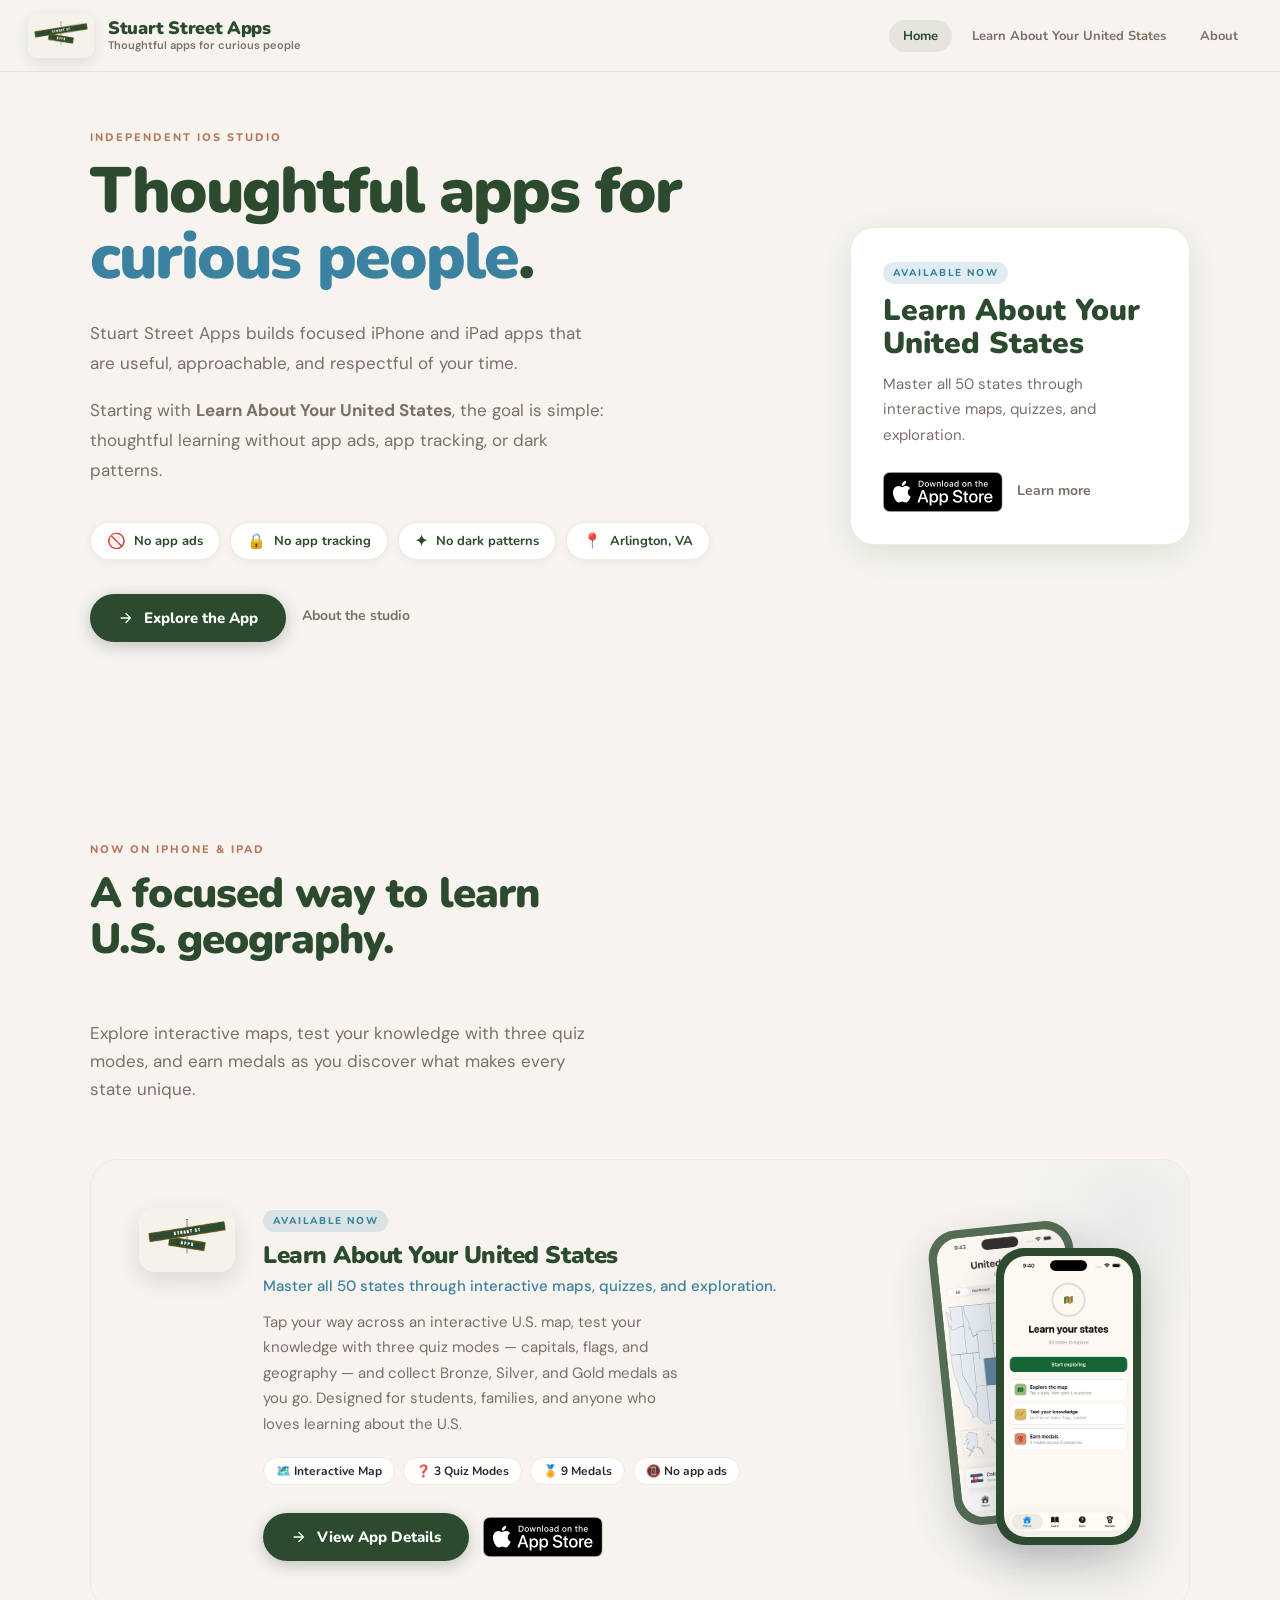
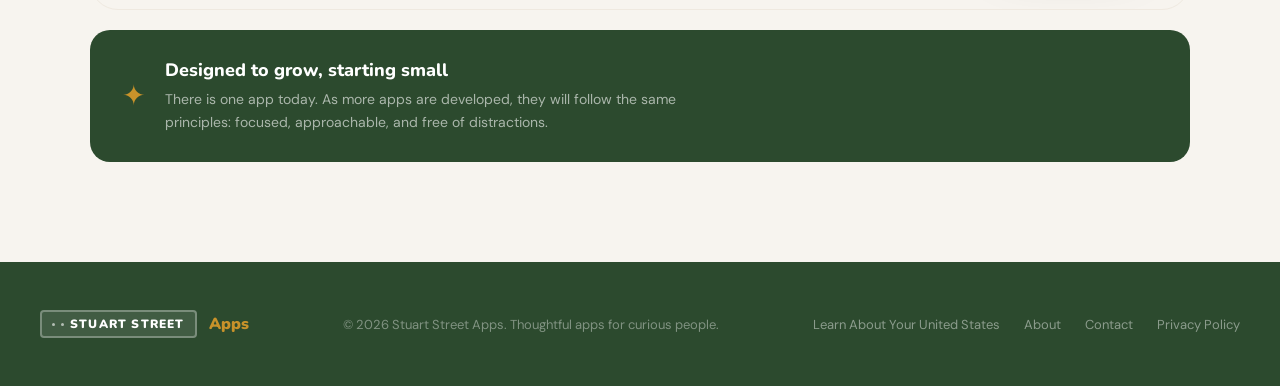
==== commit 0d37d8d8: "Total website reengineering" ====
--- a/index.html
+++ b/index.html
@@ -74,28 +74,29 @@
   </a>
   <div class="nav-links">
     <a href="index.html" class="nav-link nav-link-active">Home</a>
-    <a href="united-states.html" class="nav-link">Our Apps</a>
+    <a href="united-states.html" class="nav-link">Learn About Your United States</a>
+    <a href="about.html" class="nav-link">About</a>
   </div>
 </nav>
 
-<!-- STUDIO HERO -->
-<section class="studio-hero">
+<!-- HOME HERO -->
+<section class="studio-hero home-hero">
   <div class="studio-hero-inner">
     <div class="studio-hero-text">
       <div class="section-eyebrow">Independent iOS Studio</div>
       <h1 class="studio-hero-title">
-        About <span class="accent">Stuart Street</span> Apps
+        Thoughtful apps for <span class="accent">curious people</span>.
       </h1>
       <p class="studio-hero-body">
-        Stuart Street Apps is an independent iOS studio based in Arlington, Virginia, building thoughtful, focused apps for curious people.
+        Stuart Street Apps builds focused iPhone and iPad apps that are useful, approachable, and respectful of your time.
       </p>
       <p class="studio-hero-body">
-        We believe good software should be useful, approachable, and respectful of your time — no ads in our apps, no app tracking, and no dark patterns.
+        Starting with <strong>Learn About Your United States</strong>, the goal is simple: thoughtful learning without app ads, app tracking, or dark patterns.
       </p>
       <div class="studio-pillars">
         <div class="pillar">
           <span class="pillar-icon">🚫</span>
-          <span>No ads</span>
+          <span>No app ads</span>
         </div>
         <div class="pillar">
           <span class="pillar-icon">🔒</span>
@@ -110,16 +111,25 @@
           <span>Arlington, VA</span>
         </div>
       </div>
+      <div class="hero-actions studio-actions">
+        <a href="united-states.html" class="btn-primary">
+          <svg width="16" height="16" viewBox="0 0 24 24" fill="none"><path d="M12 4l-1.41 1.41L16.17 11H4v2h12.17l-5.58 5.59L12 20l8-8-8-8z" fill="currentColor"/></svg>
+          Explore the App
+        </a>
+        <a href="about.html" class="btn-secondary">About the studio</a>
+      </div>
     </div>
 
     <div class="studio-hero-mark">
-      <div class="studio-summary-card">
-        <div class="studio-summary-title">Stuart Street Apps</div>
-        <p>Independent iOS studio based in Arlington, Virginia.</p>
-        <div class="studio-summary-meta">
-          <span>Est. 2025</span>
-          <span>iPhone &amp; iPad</span>
-          <span>No app ads</span>
+      <div class="home-feature-card">
+        <div class="app-card-badge">Available Now</div>
+        <h2>Learn About Your United States</h2>
+        <p>Master all 50 states through interactive maps, quizzes, and exploration.</p>
+        <div class="home-feature-actions">
+          <a href="https://apps.apple.com/us/app/learn-about-your-united-states/id6752962821" target="_blank" rel="noopener noreferrer" class="app-store-link" aria-label="Download Learn About Your United States on the App Store">
+            <img src="images/app-store-badge.png" alt="Download on the App Store" class="app-store-badge">
+          </a>
+          <a href="united-states.html" class="btn-secondary">Learn more</a>
         </div>
       </div>
     </div>
@@ -127,18 +137,15 @@
 
 </section>
 
-
-
-<!-- OUR APPS -->
+<!-- FEATURED APP -->
 <section class="our-apps">
   <div class="our-apps-inner">
     <div class="our-apps-header">
-      <div class="section-eyebrow">Our apps</div>
-      <h2 class="section-title">Built for curious learners of all ages.</h2>
-      <p class="our-apps-sub">Every app we make starts with the same question: what would it feel like if this was genuinely delightful to use?</p>
-    </div>
-
-    <!-- APP CARD -->
+      <div class="section-eyebrow">Now on iPhone &amp; iPad</div>
+      <h2 class="section-title">A focused way to learn U.S. geography.</h2>
+      <p class="our-apps-sub">Explore interactive maps, test your knowledge with three quiz modes, and earn medals as you discover what makes every state unique.</p>
+    </div>
+
     <div class="app-card">
       <div class="app-card-left">
         <div class="app-card-icon">
@@ -178,12 +185,11 @@
       </div>
     </div>
 
-    <!-- COMING SOON CARD -->
-    <div class="coming-soon-card">
+    <div class="coming-soon-card studio-note-card">
       <div class="coming-soon-icon">✦</div>
       <div>
-        <h3>More apps in the works</h3>
-        <p>We're always thinking about what to build next. Every new app will follow the same principles: focused, beautiful, and completely free of distractions.</p>
+        <h3>Designed to grow, starting small</h3>
+        <p>There is one app today. As more apps are developed, they will follow the same principles: focused, approachable, and free of distractions.</p>
       </div>
     </div>
 
@@ -200,8 +206,10 @@
     </div>
     <span class="footer-apps">Apps</span>
   </div>
-  <p>&copy; 2025 Stuart Street Apps. Thoughtful apps for curious people.</p>
+  <p>&copy; 2026 Stuart Street Apps. Thoughtful apps for curious people.</p>
   <div class="footer-links">
+    <a href="united-states.html">Learn About Your United States</a>
+    <a href="about.html">About</a>
     <a href="mailto:stuartstreetapps@gmail.com">Contact</a>
     <a href="privacy.html">Privacy Policy</a>
   </div>
--- a/styles.css
+++ b/styles.css
@@ -562,6 +562,10 @@
     margin-top: 36px;
   }
 
+  .studio-actions {
+    margin-top: 34px;
+  }
+
   .pillar {
     display: inline-flex;
     align-items: center;
@@ -999,6 +1003,63 @@
     font-family: 'Nunito', sans-serif;
     font-weight: 800;
     color: var(--blue);
+  }
+
+  .home-feature-card {
+    background: white;
+    border: 1.5px solid var(--cream2);
+    border-radius: 24px;
+    padding: 32px;
+    max-width: 340px;
+    box-shadow: 0 8px 32px rgba(44,74,46,.12);
+  }
+
+  .home-feature-card h2 {
+    font-family: 'Nunito', sans-serif;
+    font-weight: 900;
+    font-size: 30px;
+    line-height: 1.1;
+    color: var(--navy);
+    margin-bottom: 12px;
+  }
+
+  .home-feature-card p {
+    color: var(--muted);
+    font-size: 15px;
+    line-height: 1.7;
+  }
+
+  .home-feature-actions {
+    display: flex;
+    align-items: center;
+    gap: 14px;
+    flex-wrap: wrap;
+    margin-top: 24px;
+  }
+
+  .about-app-callout {
+    background: var(--cream2);
+    border-radius: 20px;
+    padding: 28px;
+    margin-top: 36px;
+    display: flex;
+    align-items: center;
+    justify-content: space-between;
+    gap: 24px;
+  }
+
+  .about-app-callout h2 {
+    font-family: 'Nunito', sans-serif;
+    font-weight: 900;
+    font-size: 28px;
+    line-height: 1.1;
+    color: var(--navy);
+    margin-bottom: 10px;
+  }
+
+  .about-app-callout p {
+    color: var(--muted);
+    line-height: 1.7;
   }
 
   /* ── ACCESSIBILITY ── */
@@ -1040,11 +1101,12 @@
     .nav-title { font-size: 15px; white-space: nowrap; }
     .nav-tagline { display: none; }
     .nav-links { display: flex; flex-shrink: 0; }
-    .nav-link { font-size: 12px; padding: 6px 10px; }
+    .nav-link { font-size: 12px; padding: 6px 10px; max-width: 176px; white-space: nowrap; overflow: hidden; text-overflow: ellipsis; }
     .studio-hero { padding: 100px 24px 60px; }
     .studio-hero-inner { grid-template-columns: 1fr; }
     .studio-hero-mark { align-items: flex-start; }
-    .studio-summary-card { max-width: none; width: 100%; }
+    .studio-summary-card,
+    .home-feature-card { max-width: none; width: 100%; }
     .studio-pillars { gap: 8px; }
     .our-apps { padding: 60px 24px; }
     .app-card { grid-template-columns: 1fr; padding: 24px; gap: 0; }
@@ -1052,6 +1114,7 @@
     .app-card-left { flex-direction: column; gap: 16px; }
     .app-support { padding: 60px 24px; }
     .simple-page { padding: 100px 24px 60px; }
+    .about-app-callout { align-items: flex-start; flex-direction: column; }
     .footer-links { gap: 16px; }
     .app-store-badge,
     .download .app-store-badge { height: 40px; }
@@ -1062,6 +1125,5 @@
     .nav-logo img { width: 44px; height: 32px; }
     .nav-title { font-size: 13px; }
     .nav-links { gap: 2px; }
-    .nav-link { font-size: 11px; padding: 6px 8px; }
-  }
-
+    .nav-link { font-size: 11px; padding: 6px 8px; max-width: 122px; }
+  }
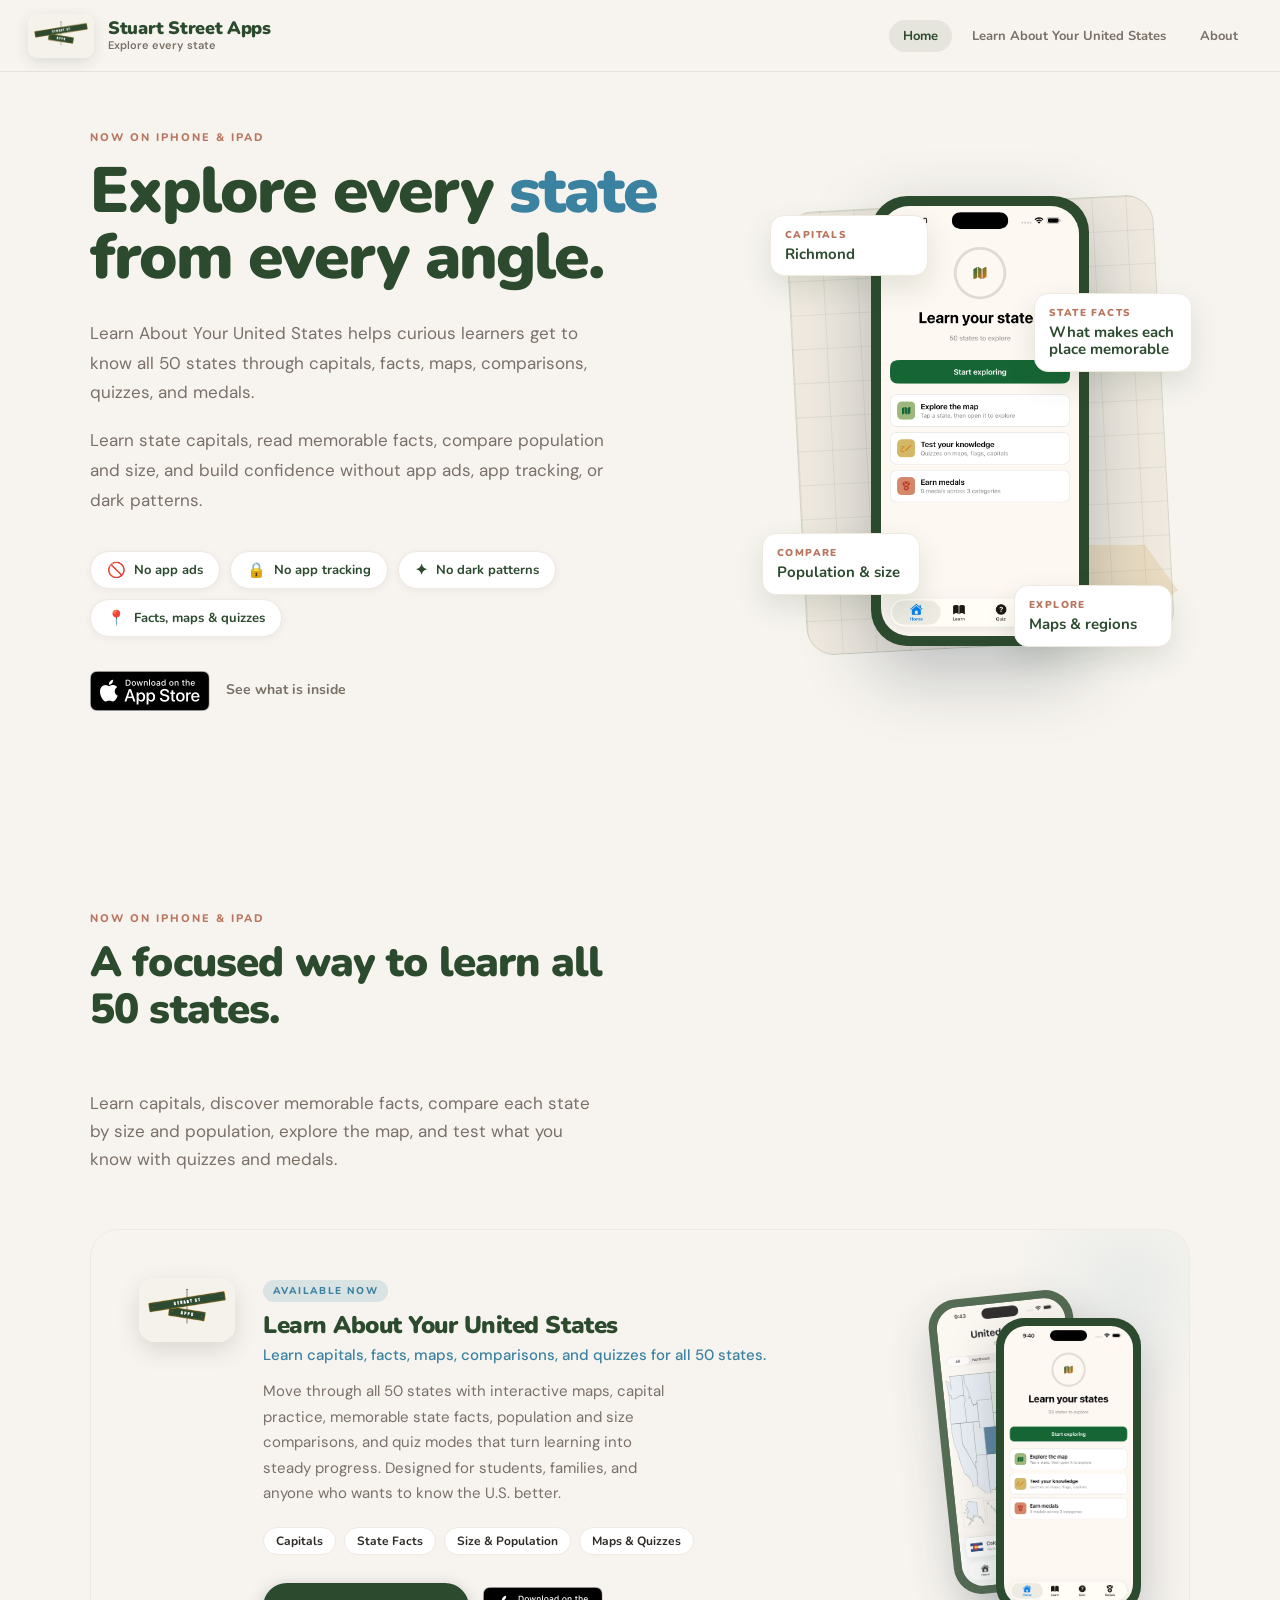
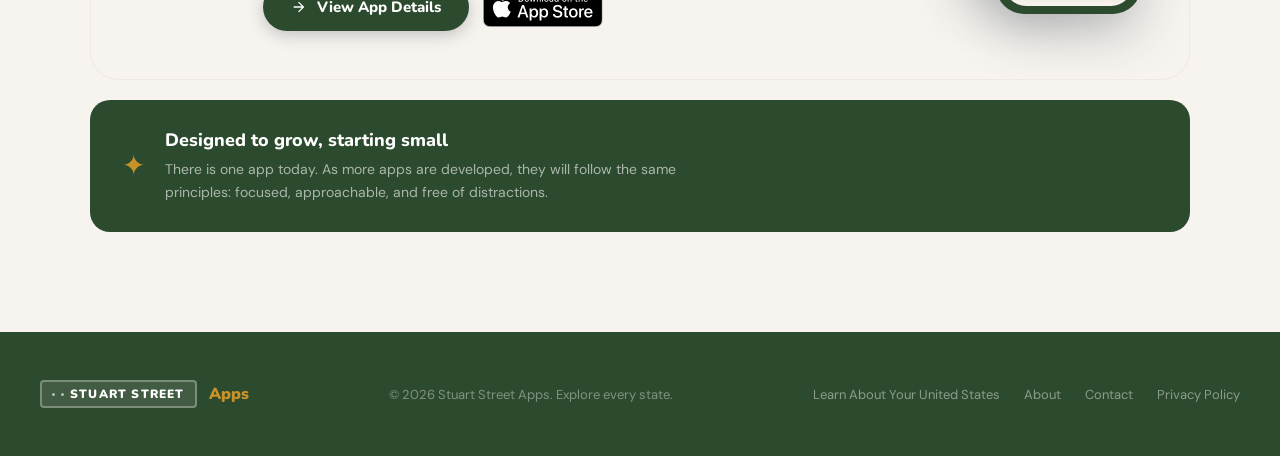
==== commit 8f575951: "Website updates - putting the focus on the app not the company" ====
--- a/index.html
+++ b/index.html
@@ -3,14 +3,14 @@
 <head>
 <meta charset="UTF-8">
 <meta name="viewport" content="width=device-width, initial-scale=1.0">
-<meta name="description" content="Stuart Street Apps — an independent studio building thoughtful, distraction-free apps for iPhone and iPad.">
-<meta property="og:title" content="Stuart Street Apps — Thoughtful Apps for Curious People">
-<meta property="og:description" content="An independent studio building thoughtful, distraction-free apps for iPhone and iPad. No app ads, no subscriptions, no dark patterns.">
+<meta name="description" content="Learn About Your United States helps curious learners explore all 50 states through capitals, facts, maps, comparisons, quizzes, and medals.">
+<meta property="og:title" content="Learn About Your United States — Explore Every State">
+<meta property="og:description" content="Explore all 50 states with capitals, facts, maps, size and population comparisons, quizzes, and medals. No app ads, no app tracking.">
 <meta property="og:type" content="website">
 <meta name="twitter:card" content="summary">
-<meta name="twitter:title" content="Stuart Street Apps — Thoughtful Apps for Curious People">
-<meta name="twitter:description" content="An independent studio building thoughtful, distraction-free apps for iPhone and iPad.">
-<title>Stuart Street Apps — Thoughtful Apps for Curious People</title>
+<meta name="twitter:title" content="Learn About Your United States — Explore Every State">
+<meta name="twitter:description" content="Explore all 50 states with capitals, facts, maps, comparisons, quizzes, and medals.">
+<title>Learn About Your United States — Explore Every State</title>
 <link rel="preconnect" href="https://fonts.googleapis.com">
 <link rel="preconnect" href="https://fonts.gstatic.com" crossorigin>
 <link href="https://fonts.googleapis.com/css2?family=Nunito:wght@400;600;700;800;900&amp;family=DM+Sans:wght@300;400;500&amp;display=swap" rel="stylesheet">
@@ -69,7 +69,7 @@
     <img src="images/logo.png" alt="Stuart Street Apps Logo">
     <div class="nav-brand">
       <span class="nav-title">Stuart Street Apps</span>
-      <span class="nav-tagline">Thoughtful apps for curious people</span>
+      <span class="nav-tagline">Explore every state</span>
     </div>
   </a>
   <div class="nav-links">
@@ -83,15 +83,15 @@
 <section class="studio-hero home-hero">
   <div class="studio-hero-inner">
     <div class="studio-hero-text">
-      <div class="section-eyebrow">Independent iOS Studio</div>
+      <div class="section-eyebrow">Now on iPhone &amp; iPad</div>
       <h1 class="studio-hero-title">
-        Thoughtful apps for <span class="accent">curious people</span>.
+        Explore every <span class="accent">state</span> from every angle.
       </h1>
       <p class="studio-hero-body">
-        Stuart Street Apps builds focused iPhone and iPad apps that are useful, approachable, and respectful of your time.
+        Learn About Your United States helps curious learners get to know all 50 states through capitals, facts, maps, comparisons, quizzes, and medals.
       </p>
       <p class="studio-hero-body">
-        Starting with <strong>Learn About Your United States</strong>, the goal is simple: thoughtful learning without app ads, app tracking, or dark patterns.
+        Learn state capitals, read memorable facts, compare population and size, and build confidence without app ads, app tracking, or dark patterns.
       </p>
       <div class="studio-pillars">
         <div class="pillar">
@@ -108,28 +108,35 @@
         </div>
         <div class="pillar">
           <span class="pillar-icon">📍</span>
-          <span>Arlington, VA</span>
+          <span>Facts, maps &amp; quizzes</span>
         </div>
       </div>
       <div class="hero-actions studio-actions">
-        <a href="united-states.html" class="btn-primary">
-          <svg width="16" height="16" viewBox="0 0 24 24" fill="none"><path d="M12 4l-1.41 1.41L16.17 11H4v2h12.17l-5.58 5.59L12 20l8-8-8-8z" fill="currentColor"/></svg>
-          Explore the App
-        </a>
-        <a href="about.html" class="btn-secondary">About the studio</a>
-      </div>
-    </div>
-
-    <div class="studio-hero-mark">
-      <div class="home-feature-card">
-        <div class="app-card-badge">Available Now</div>
-        <h2>Learn About Your United States</h2>
-        <p>Master all 50 states through interactive maps, quizzes, and exploration.</p>
-        <div class="home-feature-actions">
-          <a href="https://apps.apple.com/us/app/learn-about-your-united-states/id6752962821" target="_blank" rel="noopener noreferrer" class="app-store-link" aria-label="Download Learn About Your United States on the App Store">
-            <img src="images/app-store-badge.png" alt="Download on the App Store" class="app-store-badge">
-          </a>
-          <a href="united-states.html" class="btn-secondary">Learn more</a>
+        <a href="https://apps.apple.com/us/app/learn-about-your-united-states/id6752962821" target="_blank" rel="noopener noreferrer" class="app-store-link" aria-label="Download Learn About Your United States on the App Store"><img src="images/app-store-badge.png" alt="Download on the App Store" class="app-store-badge"></a>
+        <a href="united-states.html" class="btn-secondary">See what is inside</a>
+      </div>
+    </div>
+
+    <div class="studio-hero-mark home-app-showcase">
+      <div class="showcase-phone">
+        <img src="images/iphone-home.png" alt="Learn About Your United States app home screen">
+      </div>
+      <div class="learning-cues" aria-label="Ways to learn">
+        <div class="learning-cue cue-capitals">
+          <span>Capitals</span>
+          <strong>Richmond</strong>
+        </div>
+        <div class="learning-cue cue-facts">
+          <span>State Facts</span>
+          <strong>What makes each place memorable</strong>
+        </div>
+        <div class="learning-cue cue-compare">
+          <span>Compare</span>
+          <strong>Population &amp; size</strong>
+        </div>
+        <div class="learning-cue cue-map">
+          <span>Explore</span>
+          <strong>Maps &amp; regions</strong>
         </div>
       </div>
     </div>
@@ -142,8 +149,8 @@
   <div class="our-apps-inner">
     <div class="our-apps-header">
       <div class="section-eyebrow">Now on iPhone &amp; iPad</div>
-      <h2 class="section-title">A focused way to learn U.S. geography.</h2>
-      <p class="our-apps-sub">Explore interactive maps, test your knowledge with three quiz modes, and earn medals as you discover what makes every state unique.</p>
+      <h2 class="section-title">A focused way to learn all 50 states.</h2>
+      <p class="our-apps-sub">Learn capitals, discover memorable facts, compare each state by size and population, explore the map, and test what you know with quizzes and medals.</p>
     </div>
 
     <div class="app-card">
@@ -154,13 +161,13 @@
         <div class="app-card-meta">
           <div class="app-card-badge">Available Now</div>
           <h3 class="app-card-title">Learn About Your United States</h3>
-          <p class="app-card-tagline">Master all 50 states through interactive maps, quizzes, and exploration.</p>
-          <p class="app-card-desc">Tap your way across an interactive U.S. map, test your knowledge with three quiz modes — capitals, flags, and geography — and collect Bronze, Silver, and Gold medals as you go. Designed for students, families, and anyone who loves learning about the U.S.</p>
+          <p class="app-card-tagline">Learn capitals, facts, maps, comparisons, and quizzes for all 50 states.</p>
+          <p class="app-card-desc">Move through all 50 states with interactive maps, capital practice, memorable state facts, population and size comparisons, and quiz modes that turn learning into steady progress. Designed for students, families, and anyone who wants to know the U.S. better.</p>
           <div class="app-card-tags">
-            <span class="tag">🗺️ Interactive Map</span>
-            <span class="tag">❓ 3 Quiz Modes</span>
-            <span class="tag">🏅 9 Medals</span>
-            <span class="tag">📵 No app ads</span>
+            <span class="tag">Capitals</span>
+            <span class="tag">State Facts</span>
+            <span class="tag">Size &amp; Population</span>
+            <span class="tag">Maps &amp; Quizzes</span>
           </div>
           <div class="app-card-actions">
             <a href="united-states.html" class="btn-primary">
@@ -206,7 +213,7 @@
     </div>
     <span class="footer-apps">Apps</span>
   </div>
-  <p>&copy; 2026 Stuart Street Apps. Thoughtful apps for curious people.</p>
+  <p>&copy; 2026 Stuart Street Apps. Explore every state.</p>
   <div class="footer-links">
     <a href="united-states.html">Learn About Your United States</a>
     <a href="about.html">About</a>
--- a/styles.css
+++ b/styles.css
@@ -583,7 +583,6 @@
 
   .pillar-icon { font-size: 15px; }
 
-  /* Studio icon — simple static treatment */
   .studio-hero-mark {
     display: flex;
     flex-direction: column;
@@ -591,6 +590,98 @@
     gap: 14px;
     flex-shrink: 0;
   }
+
+  .home-app-showcase {
+    position: relative;
+    width: min(420px, 38vw);
+    min-height: 520px;
+    justify-content: center;
+    isolation: isolate;
+  }
+
+  .home-app-showcase::before {
+    content: '';
+    position: absolute;
+    inset: 42px 26px 34px;
+    background:
+      linear-gradient(rgba(44,74,46,0.08) 1px, transparent 1px),
+      linear-gradient(90deg, rgba(44,74,46,0.08) 1px, transparent 1px),
+      var(--cream2);
+    background-size: 34px 34px;
+    border: 1.5px solid rgba(44,74,46,0.12);
+    border-radius: 28px;
+    transform: rotate(-3deg);
+    z-index: -2;
+  }
+
+  .home-app-showcase::after {
+    content: '';
+    position: absolute;
+    right: 12px;
+    bottom: 54px;
+    width: 172px;
+    height: 88px;
+    background: rgba(200,146,42,0.16);
+    border: 1.5px solid rgba(200,146,42,0.22);
+    clip-path: polygon(0 18%, 78% 0, 100% 46%, 74% 100%, 12% 86%);
+    transform: rotate(7deg);
+    z-index: -1;
+  }
+
+  .showcase-phone {
+    width: 218px;
+    background: var(--navy);
+    border-radius: 36px;
+    padding: 10px;
+    box-shadow: 0 26px 70px rgba(30,45,61,.28);
+    overflow: hidden;
+  }
+
+  .showcase-phone img {
+    width: 100%;
+    display: block;
+    border-radius: 28px;
+  }
+
+  .learning-cues {
+    position: absolute;
+    inset: 0;
+    pointer-events: none;
+  }
+
+  .learning-cue {
+    position: absolute;
+    width: 158px;
+    background: white;
+    border: 1.5px solid var(--cream2);
+    border-radius: 14px;
+    padding: 12px 14px;
+    box-shadow: 0 12px 28px rgba(44,74,46,.13);
+  }
+
+  .learning-cue span {
+    display: block;
+    font-family: 'Nunito', sans-serif;
+    font-size: 10px;
+    font-weight: 900;
+    letter-spacing: .14em;
+    text-transform: uppercase;
+    color: var(--sage);
+    margin-bottom: 4px;
+  }
+
+  .learning-cue strong {
+    display: block;
+    font-family: 'Nunito', sans-serif;
+    font-size: 15px;
+    line-height: 1.18;
+    color: var(--navy);
+  }
+
+  .cue-capitals { top: 54px; left: 0; }
+  .cue-facts { top: 132px; right: -2px; }
+  .cue-compare { bottom: 86px; left: -8px; }
+  .cue-map { bottom: 34px; right: 18px; }
 
   /* ── OUR APPS ── */
   .our-apps {
@@ -1107,6 +1198,14 @@
     .studio-hero-mark { align-items: flex-start; }
     .studio-summary-card,
     .home-feature-card { max-width: none; width: 100%; }
+    .home-app-showcase { width: 100%; min-height: 500px; }
+    .home-app-showcase::before { inset: 38px 0 28px; }
+    .showcase-phone { width: min(220px, 62vw); }
+    .learning-cue { width: min(158px, 42vw); padding: 10px 12px; }
+    .cue-capitals { top: 22px; left: 0; }
+    .cue-facts { top: 96px; right: 0; }
+    .cue-compare { bottom: 90px; left: 0; }
+    .cue-map { bottom: 30px; right: 0; }
     .studio-pillars { gap: 8px; }
     .our-apps { padding: 60px 24px; }
     .app-card { grid-template-columns: 1fr; padding: 24px; gap: 0; }
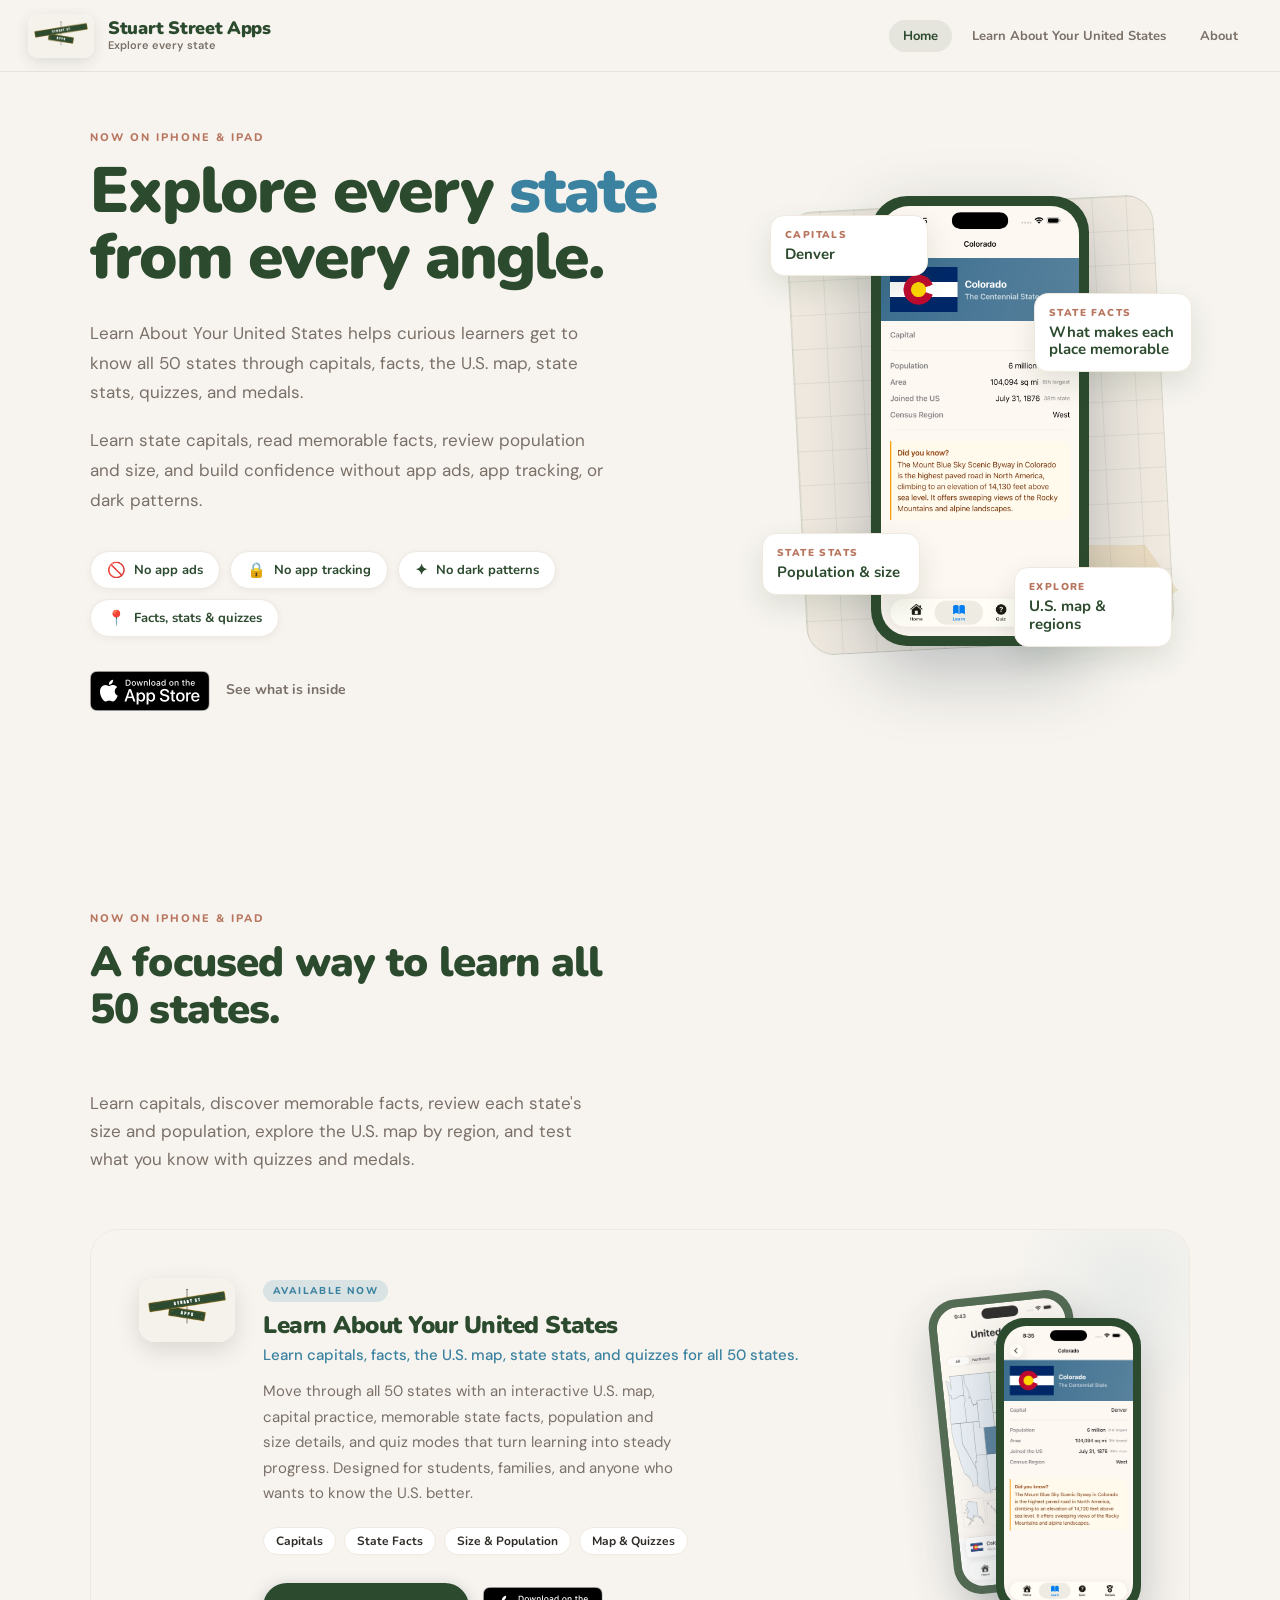
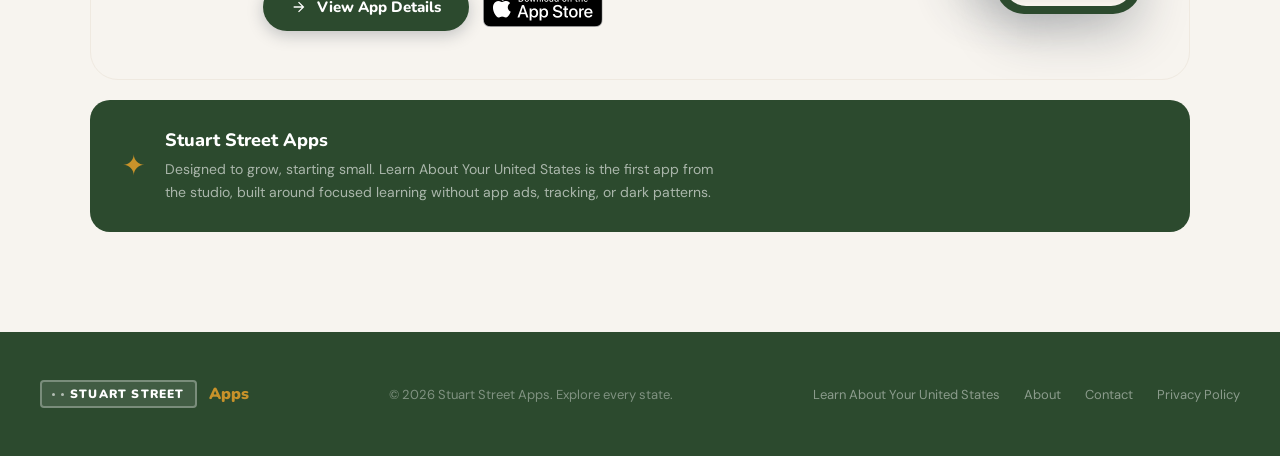
==== commit d498da92: "Added state details screen shot and updated wording to better reflect what's happening in the app" ====
--- a/index.html
+++ b/index.html
@@ -3,13 +3,13 @@
 <head>
 <meta charset="UTF-8">
 <meta name="viewport" content="width=device-width, initial-scale=1.0">
-<meta name="description" content="Learn About Your United States helps curious learners explore all 50 states through capitals, facts, maps, comparisons, quizzes, and medals.">
+<meta name="description" content="Learn About Your United States helps curious learners explore all 50 states through capitals, facts, the U.S. map, state stats, quizzes, and medals.">
 <meta property="og:title" content="Learn About Your United States — Explore Every State">
-<meta property="og:description" content="Explore all 50 states with capitals, facts, maps, size and population comparisons, quizzes, and medals. No app ads, no app tracking.">
+<meta property="og:description" content="Explore all 50 states with capitals, facts, the U.S. map, size and population details, quizzes, and medals. No app ads, no app tracking.">
 <meta property="og:type" content="website">
 <meta name="twitter:card" content="summary">
 <meta name="twitter:title" content="Learn About Your United States — Explore Every State">
-<meta name="twitter:description" content="Explore all 50 states with capitals, facts, maps, comparisons, quizzes, and medals.">
+<meta name="twitter:description" content="Explore all 50 states with capitals, facts, the U.S. map, state stats, quizzes, and medals.">
 <title>Learn About Your United States — Explore Every State</title>
 <link rel="preconnect" href="https://fonts.googleapis.com">
 <link rel="preconnect" href="https://fonts.gstatic.com" crossorigin>
@@ -88,10 +88,10 @@
         Explore every <span class="accent">state</span> from every angle.
       </h1>
       <p class="studio-hero-body">
-        Learn About Your United States helps curious learners get to know all 50 states through capitals, facts, maps, comparisons, quizzes, and medals.
+        Learn About Your United States helps curious learners get to know all 50 states through capitals, facts, the U.S. map, state stats, quizzes, and medals.
       </p>
       <p class="studio-hero-body">
-        Learn state capitals, read memorable facts, compare population and size, and build confidence without app ads, app tracking, or dark patterns.
+        Learn state capitals, read memorable facts, review population and size, and build confidence without app ads, app tracking, or dark patterns.
       </p>
       <div class="studio-pillars">
         <div class="pillar">
@@ -108,7 +108,7 @@
         </div>
         <div class="pillar">
           <span class="pillar-icon">📍</span>
-          <span>Facts, maps &amp; quizzes</span>
+          <span>Facts, stats &amp; quizzes</span>
         </div>
       </div>
       <div class="hero-actions studio-actions">
@@ -119,24 +119,24 @@
 
     <div class="studio-hero-mark home-app-showcase">
       <div class="showcase-phone">
-        <img src="images/iphone-home.png" alt="Learn About Your United States app home screen">
+        <img src="images/iphone-stateDetails.png" alt="Colorado state details screen in Learn About Your United States">
       </div>
       <div class="learning-cues" aria-label="Ways to learn">
         <div class="learning-cue cue-capitals">
           <span>Capitals</span>
-          <strong>Richmond</strong>
+          <strong>Denver</strong>
         </div>
         <div class="learning-cue cue-facts">
           <span>State Facts</span>
           <strong>What makes each place memorable</strong>
         </div>
         <div class="learning-cue cue-compare">
-          <span>Compare</span>
+          <span>State Stats</span>
           <strong>Population &amp; size</strong>
         </div>
         <div class="learning-cue cue-map">
           <span>Explore</span>
-          <strong>Maps &amp; regions</strong>
+          <strong>U.S. map &amp; regions</strong>
         </div>
       </div>
     </div>
@@ -150,7 +150,7 @@
     <div class="our-apps-header">
       <div class="section-eyebrow">Now on iPhone &amp; iPad</div>
       <h2 class="section-title">A focused way to learn all 50 states.</h2>
-      <p class="our-apps-sub">Learn capitals, discover memorable facts, compare each state by size and population, explore the map, and test what you know with quizzes and medals.</p>
+      <p class="our-apps-sub">Learn capitals, discover memorable facts, review each state's size and population, explore the U.S. map by region, and test what you know with quizzes and medals.</p>
     </div>
 
     <div class="app-card">
@@ -161,13 +161,13 @@
         <div class="app-card-meta">
           <div class="app-card-badge">Available Now</div>
           <h3 class="app-card-title">Learn About Your United States</h3>
-          <p class="app-card-tagline">Learn capitals, facts, maps, comparisons, and quizzes for all 50 states.</p>
-          <p class="app-card-desc">Move through all 50 states with interactive maps, capital practice, memorable state facts, population and size comparisons, and quiz modes that turn learning into steady progress. Designed for students, families, and anyone who wants to know the U.S. better.</p>
+          <p class="app-card-tagline">Learn capitals, facts, the U.S. map, state stats, and quizzes for all 50 states.</p>
+          <p class="app-card-desc">Move through all 50 states with an interactive U.S. map, capital practice, memorable state facts, population and size details, and quiz modes that turn learning into steady progress. Designed for students, families, and anyone who wants to know the U.S. better.</p>
           <div class="app-card-tags">
             <span class="tag">Capitals</span>
             <span class="tag">State Facts</span>
             <span class="tag">Size &amp; Population</span>
-            <span class="tag">Maps &amp; Quizzes</span>
+            <span class="tag">Map &amp; Quizzes</span>
           </div>
           <div class="app-card-actions">
             <a href="united-states.html" class="btn-primary">
@@ -186,7 +186,7 @@
             <img src="images/iphone-map.png" alt="Interactive U.S. map">
           </div>
           <div class="app-phone app-phone-front">
-            <img src="images/iphone-home.png" alt="App home screen">
+            <img src="images/iphone-stateDetails.png" alt="Colorado state details screen">
           </div>
         </div>
       </div>
@@ -195,8 +195,8 @@
     <div class="coming-soon-card studio-note-card">
       <div class="coming-soon-icon">✦</div>
       <div>
-        <h3>Designed to grow, starting small</h3>
-        <p>There is one app today. As more apps are developed, they will follow the same principles: focused, approachable, and free of distractions.</p>
+        <h3>Stuart Street Apps</h3>
+        <p>Designed to grow, starting small. Learn About Your United States is the first app from the studio, built around focused learning without app ads, tracking, or dark patterns.</p>
       </div>
     </div>
 
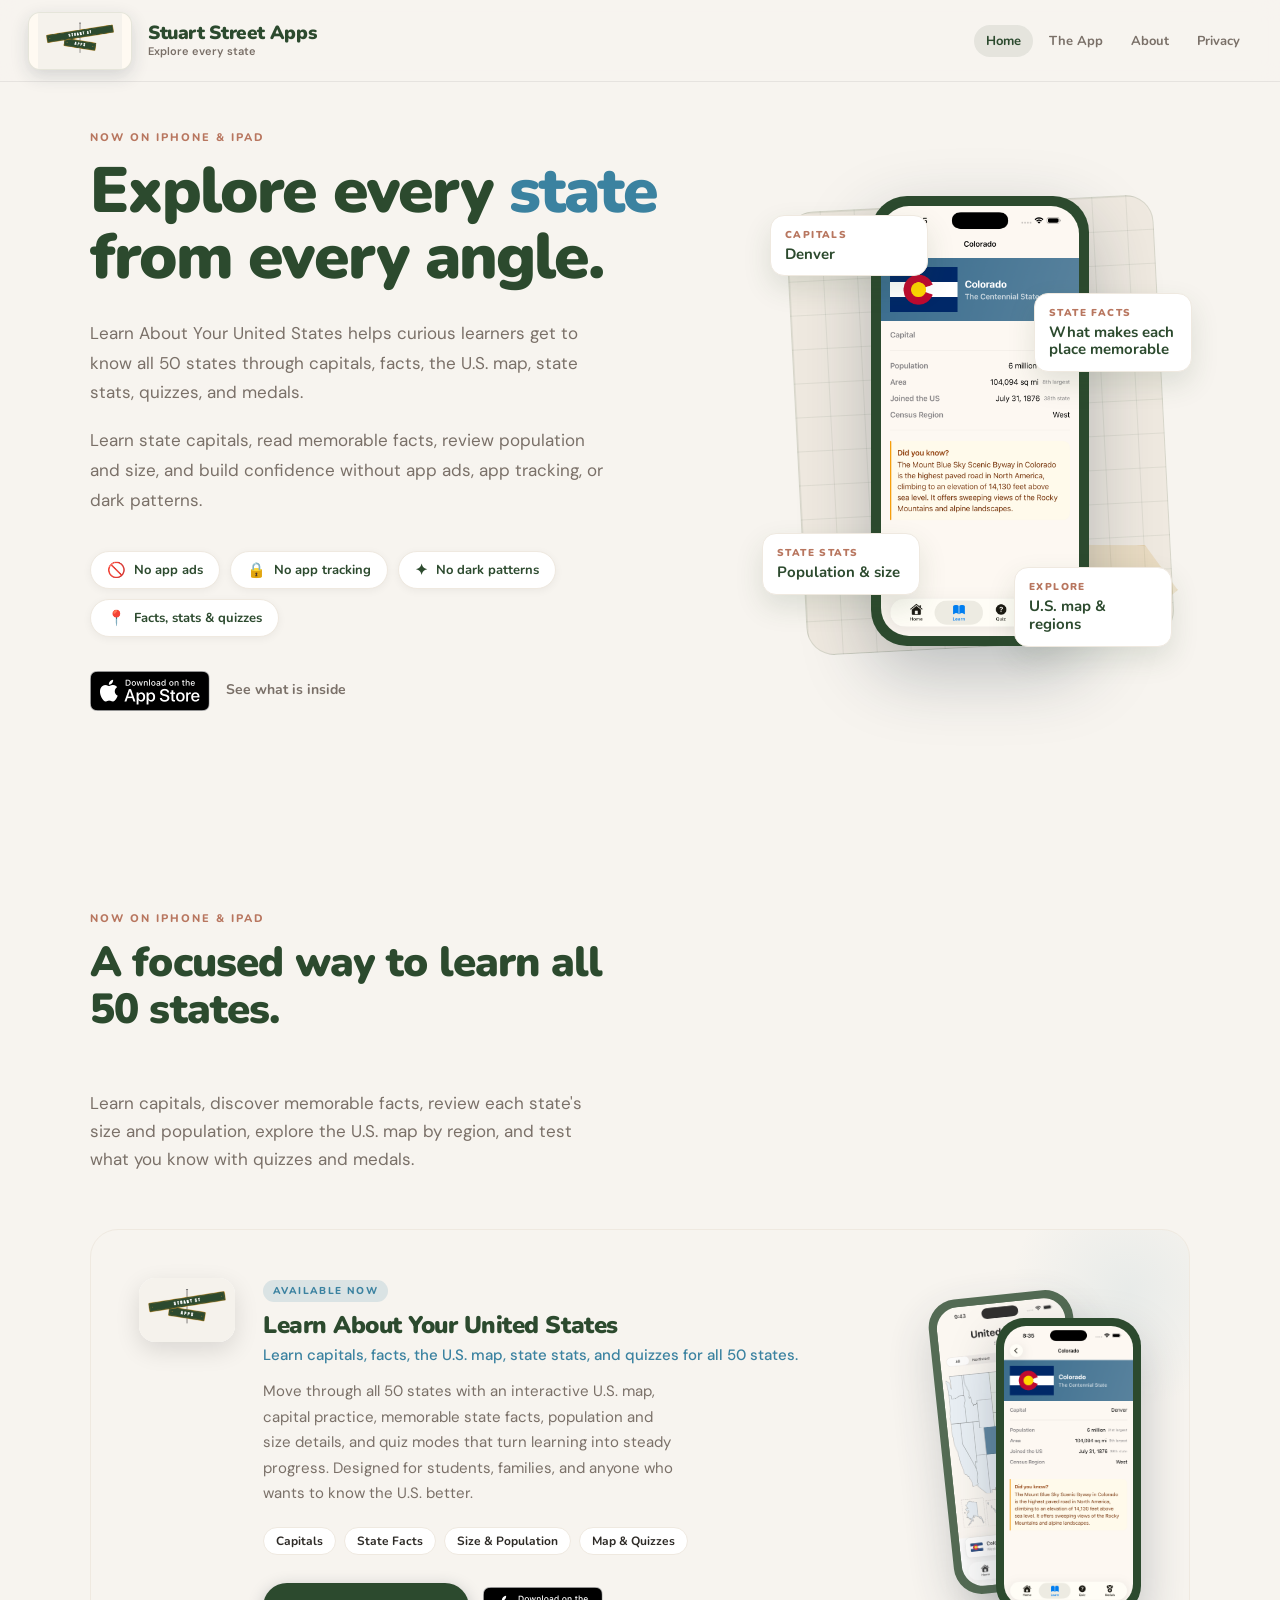
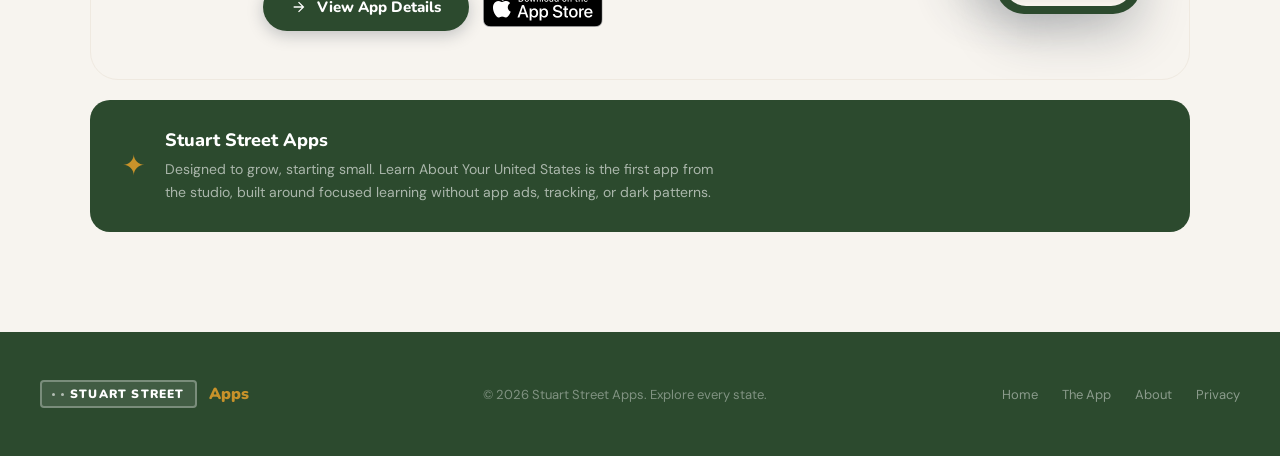
==== commit f4f03ce2: "Updated websit to be consistent" ====
--- a/index.html
+++ b/index.html
@@ -74,8 +74,9 @@
   </a>
   <div class="nav-links">
     <a href="index.html" class="nav-link nav-link-active">Home</a>
-    <a href="united-states.html" class="nav-link">Learn About Your United States</a>
+    <a href="united-states.html" class="nav-link">The App</a>
     <a href="about.html" class="nav-link">About</a>
+    <a href="privacy.html" class="nav-link">Privacy</a>
   </div>
 </nav>
 
@@ -215,10 +216,10 @@
   </div>
   <p>&copy; 2026 Stuart Street Apps. Explore every state.</p>
   <div class="footer-links">
-    <a href="united-states.html">Learn About Your United States</a>
+    <a href="index.html">Home</a>
+    <a href="united-states.html">The App</a>
     <a href="about.html">About</a>
-    <a href="mailto:stuartstreetapps@gmail.com">Contact</a>
-    <a href="privacy.html">Privacy Policy</a>
+    <a href="privacy.html">Privacy</a>
   </div>
 </footer>
 
--- a/styles.css
+++ b/styles.css
@@ -29,7 +29,7 @@
     backdrop-filter: blur(12px);
     border-bottom: 1px solid rgba(0,0,0,0.07);
     padding: 0 28px;
-    height: 72px;
+    height: 82px;
     display: flex;
     align-items: center;
     justify-content: space-between;
@@ -38,18 +38,19 @@
   .nav-logo {
     display: flex;
     align-items: center;
-    gap: 14px;
+    gap: 16px;
     text-decoration: none;
   }
 
   .nav-logo img {
-    width: 66px;
-    height: 44px;
-    border-radius: 10px;
+    width: 104px;
+    height: 58px;
+    border-radius: 12px;
     display: block;
     object-fit: contain;
-    background: white;
-    box-shadow: 0 4px 14px rgba(30,45,61,.12);
+    background: #fffaf2;
+    border: 1px solid rgba(44,74,46,0.12);
+    box-shadow: 0 6px 18px rgba(30,45,61,.16);
   }
 
   .nav-brand {
@@ -61,7 +62,7 @@
   .nav-title {
     font-family: 'Nunito', sans-serif;
     font-weight: 900;
-    font-size: 18px;
+    font-size: 19px;
     color: var(--navy);
     letter-spacing: -.02em;
   }
@@ -77,7 +78,7 @@
   .nav-links {
     display: flex;
     align-items: center;
-    gap: 6px;
+    gap: 4px;
   }
 
   .nav-link {
@@ -86,7 +87,7 @@
     font-size: 13px;
     color: var(--muted);
     text-decoration: none;
-    padding: 7px 14px;
+    padding: 7px 12px;
     border-radius: 100px;
     transition: color 0.2s, background 0.2s;
   }
@@ -1174,7 +1175,7 @@
 
   /* ── RESPONSIVE ── */
   @media (max-width: 768px) {
-    .hero { grid-template-columns: 1fr; padding: 92px 24px 48px; gap: 28px; }
+    .hero { grid-template-columns: 1fr; padding: 104px 24px 48px; gap: 28px; }
     .hero-right { height: 380px; }
     .phone-1 { width: 160px; }
     .phone-2 { width: 140px; }
@@ -1185,15 +1186,15 @@
     .screenshot-item:nth-child(4) { transform: none; }
     .section-title { margin-bottom: 40px; }
     .about-inner { grid-template-columns: 1fr; gap: 40px; }
-    nav { padding: 0 16px; height: 64px; gap: 12px; }
+    nav { padding: 0 14px; height: 70px; gap: 10px; }
     .nav-logo { gap: 10px; min-width: 0; }
-    .nav-logo img { width: 52px; height: 36px; border-radius: 8px; }
+    .nav-logo img { width: 72px; height: 44px; border-radius: 9px; }
     .nav-brand { min-width: 0; }
-    .nav-title { font-size: 15px; white-space: nowrap; }
+    .nav-title { font-size: 14px; white-space: nowrap; }
     .nav-tagline { display: none; }
     .nav-links { display: flex; flex-shrink: 0; }
-    .nav-link { font-size: 12px; padding: 6px 10px; max-width: 176px; white-space: nowrap; overflow: hidden; text-overflow: ellipsis; }
-    .studio-hero { padding: 100px 24px 60px; }
+    .nav-link { font-size: 12px; padding: 6px 8px; white-space: nowrap; }
+    .studio-hero { padding: 110px 24px 60px; }
     .studio-hero-inner { grid-template-columns: 1fr; }
     .studio-hero-mark { align-items: flex-start; }
     .studio-summary-card,
@@ -1221,8 +1222,9 @@
 
   @media (max-width: 420px) {
     nav { padding: 0 12px; gap: 8px; }
-    .nav-logo img { width: 44px; height: 32px; }
-    .nav-title { font-size: 13px; }
+    .nav-logo img { width: 58px; height: 38px; }
+    .nav-brand { display: none; }
+    .nav-title { font-size: 12px; }
     .nav-links { gap: 2px; }
-    .nav-link { font-size: 11px; padding: 6px 8px; max-width: 122px; }
-  }
+    .nav-link { font-size: 11px; padding: 6px 6px; }
+  }
